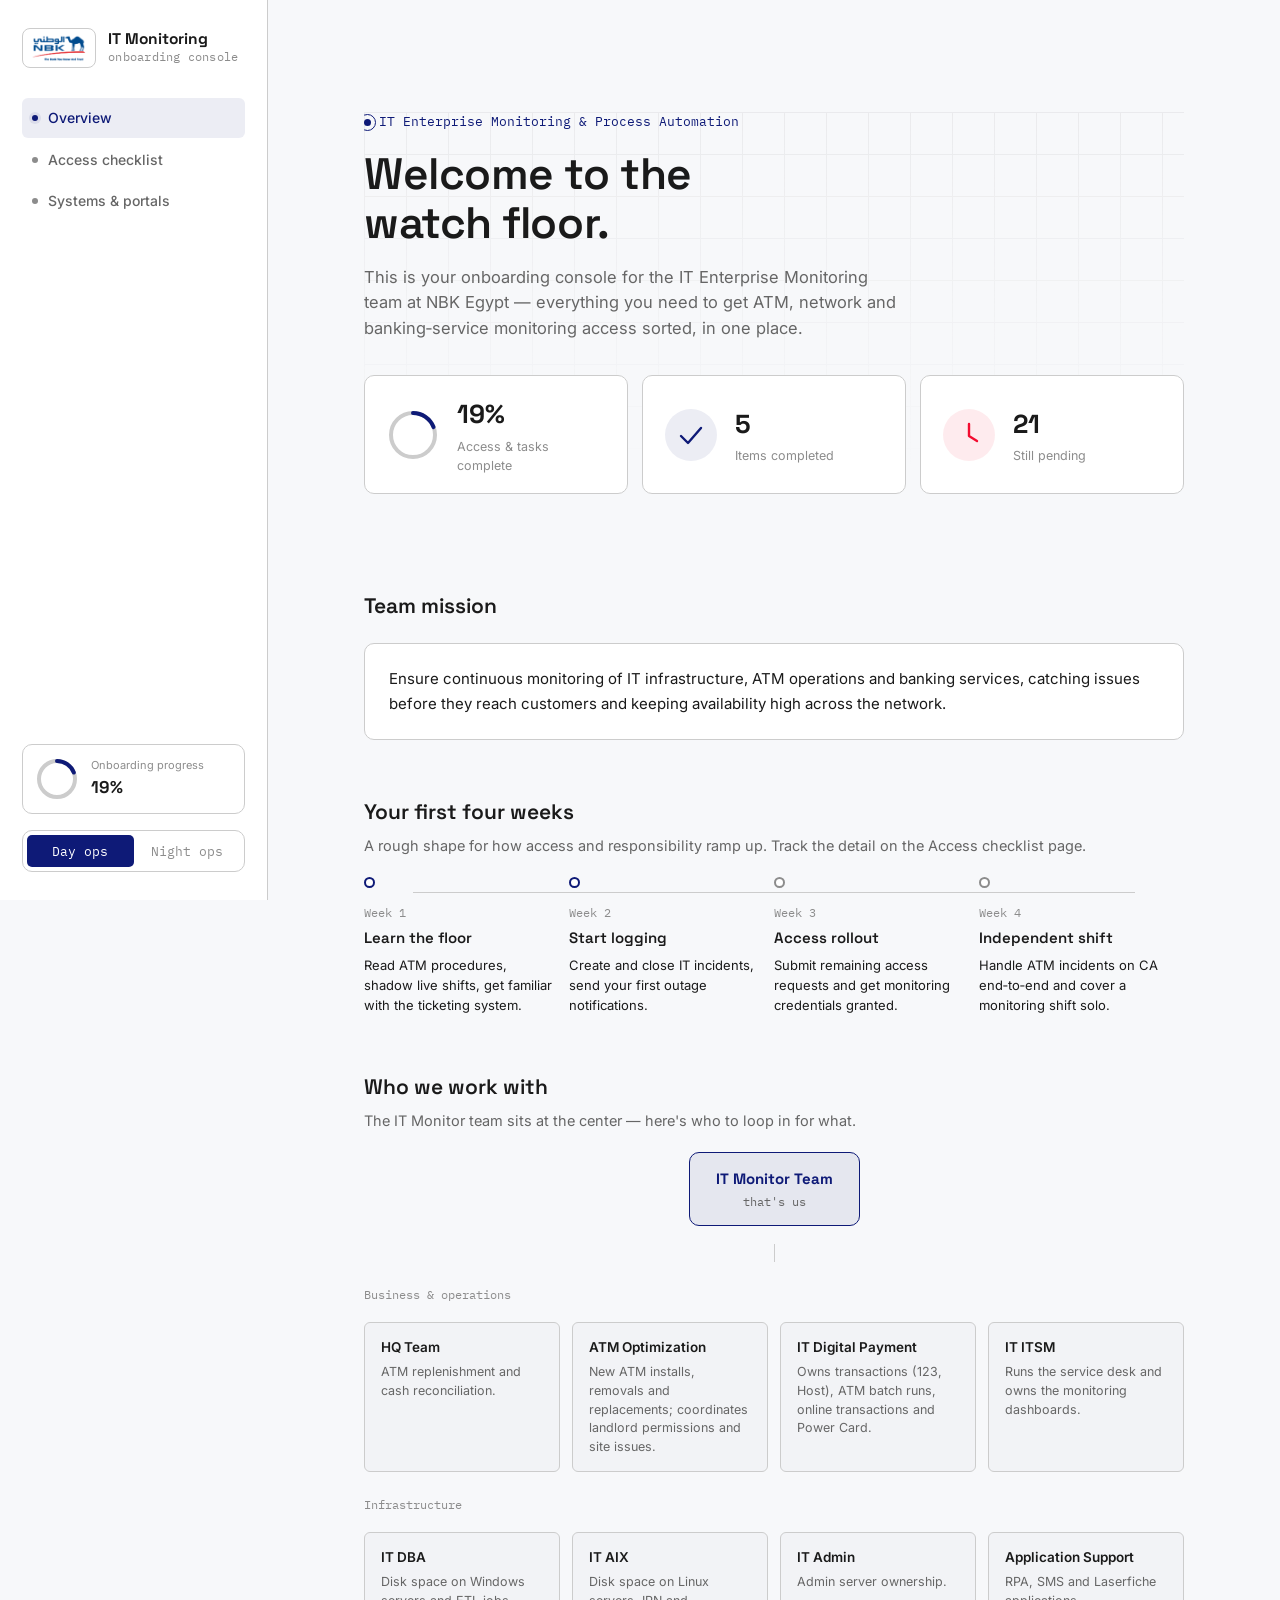
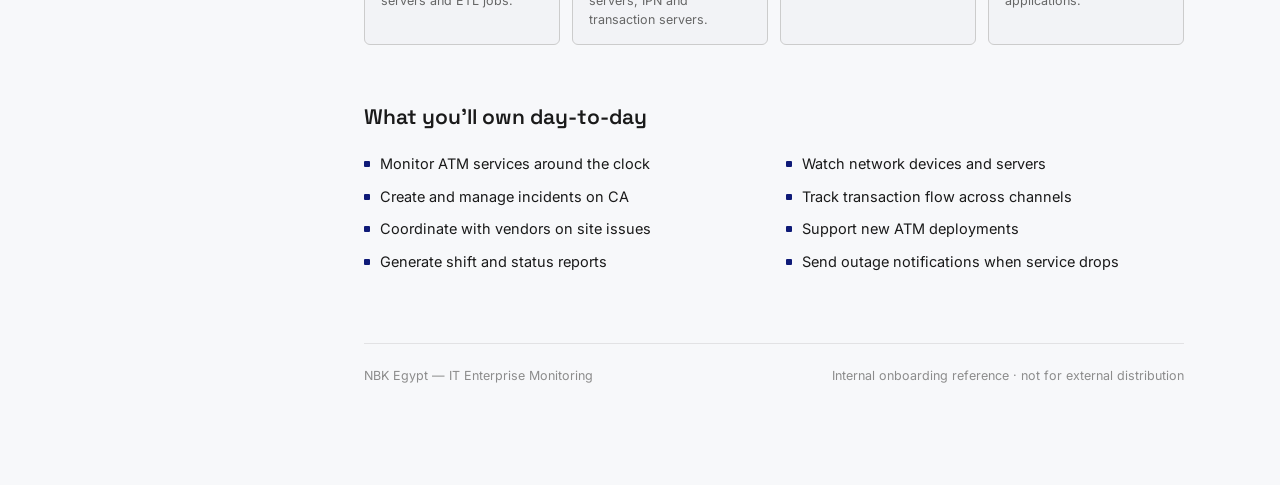
==== index.html @ 336adeb1 "NBK-Onboarding v.1" ====
<!DOCTYPE html>
<html lang="en">
<head>
<meta charset="UTF-8">
<meta name="viewport" content="width=device-width, initial-scale=1">
<title>Overview · NBK-E Monitoring Onboarding</title>
<link rel="stylesheet" href="css/style.css">
</head>
<body>

<div class="mobile-top">
  <a class="brand" href="index.html">
    <div class="brand-mark"><img src="images/nbk-logo.png" alt="NBK Egypt"></div>
  </a>
  <nav class="mobile-nav">
    <a href="index.html" class="active">Overview</a>
    <a href="access.html">Access</a>
    <a href="systems.html">Systems</a>
  </nav>
</div>

<div class="shell">
  <aside class="sidebar">
    <a class="brand" href="index.html">
      <div class="brand-mark"><img src="images/nbk-logo.png" alt="NBK Egypt"></div>
      <div>
        <div class="brand-name">IT Monitoring</div>
        <div class="brand-sub">onboarding console</div>
      </div>
    </a>

    <nav class="side-nav">
      <a href="index.html" class="active"><span class="nav-dot"></span>Overview</a>
      <a href="access.html"><span class="nav-dot"></span>Access checklist</a>
      <a href="systems.html"><span class="nav-dot"></span>Systems &amp; portals</a>
    </nav>

    <div class="side-foot">
      <div class="ring-widget">
        <svg viewBox="0 0 44 44">
          <circle class="ring-track" cx="22" cy="22" r="18"></circle>
          <circle class="ring-fill js-ring-fill" cx="22" cy="22" r="18"></circle>
        </svg>
        <div>
          <div class="rw-label">Onboarding progress</div>
          <div class="rw-value js-ring-value">0%</div>
        </div>
      </div>
      <div class="theme-toggle">
        <button data-theme-btn="light">Day ops</button>
        <button data-theme-btn="dark">Night ops</button>
      </div>
    </div>
  </aside>

  <main class="main">
    <div class="page">

      <section class="hero">
        <div class="grid-veil"></div>
        <div class="hero-inner">
          <div class="hero-kicker reveal d1"><span class="pulse-dot"></span>IT Enterprise Monitoring &amp; Process Automation</div>
          <h1 class="reveal d2">Welcome to the watch floor.</h1>
          <p class="hero-lede reveal d3">This is your onboarding console for the IT Enterprise Monitoring team at NBK Egypt — everything you need to get ATM, network and banking‑service monitoring access sorted, in one place.</p>

          <div class="hero-stat-row reveal d4">
            <div class="stat-card">
              <svg viewBox="0 0 56 56" fill="none">
                <circle class="ring-track" cx="28" cy="28" r="22" stroke-width="4"/>
                <circle class="ring-fill js-ring-fill" cx="28" cy="28" r="22" stroke-width="4"/>
              </svg>
              <div>
                <div class="stat-figure js-ring-value">0%</div>
                <div class="stat-caption">Access &amp; tasks complete</div>
              </div>
            </div>
            <div class="stat-card">
              <svg viewBox="0 0 56 56" fill="none"><circle cx="28" cy="28" r="26" fill="var(--live-dim)"/><path d="M18 29l7 7 13-15" stroke="var(--brand)" stroke-width="2.4" stroke-linecap="round" stroke-linejoin="round" fill="none"/></svg>
              <div>
                <div class="stat-figure js-done-count">0</div>
                <div class="stat-caption">Items completed</div>
              </div>
            </div>
            <div class="stat-card">
              <svg viewBox="0 0 56 56" fill="none"><circle cx="28" cy="28" r="26" fill="var(--pending-dim)"/><path d="M28 17v12l8 5" stroke="var(--pending)" stroke-width="2.4" stroke-linecap="round" stroke-linejoin="round" fill="none"/></svg>
              <div>
                <div class="stat-figure js-pending-count">0</div>
                <div class="stat-caption">Still pending</div>
              </div>
            </div>
          </div>
        </div>
      </section>

      <section>
        <div class="section-head">
          <h2>Team mission</h2>
        </div>
        <div class="panel">
          <p style="font-size:15px;color:var(--text);line-height:1.7;">Ensure continuous monitoring of IT infrastructure, ATM operations and banking services, catching issues before they reach customers and keeping availability high across the network.</p>
        </div>
      </section>

      <section>
        <div class="section-head">
          <h2>Your first four weeks</h2>
          <p>A rough shape for how access and responsibility ramp up. Track the detail on the Access checklist page.</p>
        </div>
        <div class="timeline">
          <div class="t-step">
            <div class="t-dot"></div>
            <div class="t-week">Week 1</div>
            <div class="t-title">Learn the floor</div>
            <div class="t-desc">Read ATM procedures, shadow live shifts, get familiar with the ticketing system.</div>
          </div>
          <div class="t-step">
            <div class="t-dot"></div>
            <div class="t-week">Week 2</div>
            <div class="t-title">Start logging</div>
            <div class="t-desc">Create and close IT incidents, send your first outage notifications.</div>
          </div>
          <div class="t-step">
            <div class="t-dot"></div>
            <div class="t-week">Week 3</div>
            <div class="t-title">Access rollout</div>
            <div class="t-desc">Submit remaining access requests and get monitoring credentials granted.</div>
          </div>
          <div class="t-step">
            <div class="t-dot"></div>
            <div class="t-week">Week 4</div>
            <div class="t-title">Independent shift</div>
            <div class="t-desc">Handle ATM incidents on CA end‑to‑end and cover a monitoring shift solo.</div>
          </div>
        </div>
      </section>

      <section>
        <div class="section-head">
          <h2>Who we work with</h2>
          <p>The IT Monitor team sits at the center — here's who to loop in for what.</p>
        </div>
        <div class="hub">
          <div class="hub-center">
            <div class="hc-title">IT Monitor Team</div>
            <div class="hc-sub">that's us</div>
          </div>
          <div class="hub-line"></div>
          <div class="hub-group-label">Business &amp; operations</div>
          <div class="hub-row">
            <div class="hub-card">
              <h4>HQ Team</h4>
              <p>ATM replenishment and cash reconciliation.</p>
            </div>
            <div class="hub-card">
              <h4>ATM Optimization</h4>
              <p>New ATM installs, removals and replacements; coordinates landlord permissions and site issues.</p>
            </div>
            <div class="hub-card">
              <h4>IT Digital Payment</h4>
              <p>Owns transactions (123, Host), ATM batch runs, online transactions and Power Card.</p>
            </div>
            <div class="hub-card">
              <h4>IT ITSM</h4>
              <p>Runs the service desk and owns the monitoring dashboards.</p>
            </div>
          </div>

          <div class="hub-group-label">Infrastructure</div>
          <div class="hub-row">
            <div class="hub-card">
              <h4>IT DBA</h4>
              <p>Disk space on Windows servers and ETL jobs.</p>
            </div>
            <div class="hub-card">
              <h4>IT AIX</h4>
              <p>Disk space on Linux servers, IPN and transaction servers.</p>
            </div>
            <div class="hub-card">
              <h4>IT Admin</h4>
              <p>Admin server ownership.</p>
            </div>
            <div class="hub-card">
              <h4>Application Support</h4>
              <p>RPA, SMS and Laserfiche applications.</p>
            </div>
          </div>
        </div>
      </section>

      <section>
        <div class="section-head">
          <h2>What you'll own day‑to‑day</h2>
        </div>
        <ul class="resp-list">
          <li>Monitor ATM services around the clock</li>
          <li>Watch network devices and servers</li>
          <li>Create and manage incidents on CA</li>
          <li>Track transaction flow across channels</li>
          <li>Coordinate with vendors on site issues</li>
          <li>Support new ATM deployments</li>
          <li>Generate shift and status reports</li>
          <li>Send outage notifications when service drops</li>
        </ul>
      </section>

      <div class="page-foot">
        <span>NBK Egypt — IT Enterprise Monitoring</span>
        <span>Internal onboarding reference · not for external distribution</span>
      </div>

    </div>
  </main>
</div>

<script src="js/script.js"></script>
</body>
</html>
---- css/style.css ----
/* ==========================================================================
   NBK-E · IT Enterprise Monitoring — Onboarding Console
   ========================================================================== */

@import url('https://fonts.googleapis.com/css2?family=Space+Grotesk:wght@500;600;700&family=Inter:wght@400;500;600&family=IBM+Plex+Mono:wght@400;500&display=swap');

:root{
  /* -- Day ops (default / light) — NBK-E brand palette -- */
  --bg: #F7F8FA;
  --bg-2: #FFFFFF;
  --panel: #FFFFFF;
  --panel-2: #F2F3F6;
  --line: #CCCCCC;
  --line-soft: #E2E2E4;
  --text: #1A1A1A;
  --muted: #666666;
  --muted-2: #8C8C8C;

  --brand: #0E1A77;
  --brand-dim: rgba(14, 26, 119, .08);
  --live: #0E1A77;
  --live-dim: rgba(14, 26, 119, .08);
  --pending: #F30C30;
  --pending-dim: rgba(243, 12, 48, .08);
  --auth: #666666;
  --auth-dim: rgba(102, 102, 102, .1);
  --link: #0E1A77;
  --link-dim: rgba(14, 26, 119, .08);

  --font-display: 'Space Grotesk', 'Inter', system-ui, sans-serif;
  --font-body: 'Inter', system-ui, -apple-system, sans-serif;
  --font-mono: 'IBM Plex Mono', ui-monospace, 'SFMono-Regular', monospace;

  --radius: 10px;
  --radius-sm: 6px;

  color-scheme: light;
}

html[data-theme="dark"]{
  /* -- Night ops -- */
  --bg: #070B22;
  --bg-2: #050817;
  --panel: #0E1440;
  --panel-2: #141B52;
  --line: #26305F;
  --line-soft: #1B2350;
  --text: #EEF0F8;
  --muted: #A7AFD1;
  --muted-2: #7981A8;

  --brand: #6C86FF;
  --brand-dim: rgba(108, 134, 255, .16);
  --live: #6C86FF;
  --live-dim: rgba(108, 134, 255, .16);
  --pending: #FF5470;
  --pending-dim: rgba(255, 84, 112, .16);
  --auth: #9AA2C9;
  --auth-dim: rgba(154, 162, 201, .14);
  --link: #8AA0FF;
  --link-dim: rgba(138, 160, 255, .14);

  color-scheme: dark;
}

*, *::before, *::after{ box-sizing: border-box; }
html{ scroll-behavior: smooth; }
body{
  margin: 0;
  background: var(--bg);
  color: var(--text);
  font-family: var(--font-body);
  font-size: 16px;
  line-height: 1.55;
  -webkit-font-smoothing: antialiased;
  transition: background .25s ease, color .25s ease;
}

@media (prefers-reduced-motion: reduce){
  html{ scroll-behavior: auto; }
  *{ animation-duration: 0.001ms !important; transition-duration: 0.001ms !important; }
}

h1,h2,h3,h4{ font-family: var(--font-display); font-weight: 600; margin: 0; color: var(--text); }
p{ margin: 0; color: var(--muted); }
a{ color: inherit; }
button{ font-family: inherit; }
code, .mono{ font-family: var(--font-mono); }

::selection{ background: var(--live-dim); color: var(--text); }

:focus-visible{
  outline: 2px solid var(--brand);
  outline-offset: 2px;
  border-radius: 4px;
}

/* -- background texture: faint monitoring grid, hero only -- */
.grid-veil{
  position: absolute; inset: 0;
  background-image:
    linear-gradient(var(--line-soft) 1px, transparent 1px),
    linear-gradient(90deg, var(--line-soft) 1px, transparent 1px);
  background-size: 42px 42px;
  mask-image: linear-gradient(to bottom, black, transparent 85%);
  opacity: .6;
  pointer-events: none;
}

/* ==========================================================================
   Shell layout — sidebar + main
   ========================================================================== */

.shell{
  display: grid;
  grid-template-columns: 268px 1fr;
  min-height: 100vh;
}

.sidebar{
  border-right: 1px solid var(--line);
  background: var(--bg-2);
  padding: 28px 22px;
  display: flex;
  flex-direction: column;
  gap: 30px;
  position: sticky;
  top: 0;
  height: 100vh;
}

.brand{ display: flex; align-items: center; gap: 12px; text-decoration: none; }
.brand-mark{
  flex: none;
  padding: 5px 9px;
  border-radius: 8px;
  background: #FFFFFF;
  border: 1px solid var(--line);
  display: flex; align-items: center; justify-content: center;
}
.brand-mark img{ display: block; height: 28px; width: auto; }
.mobile-top .brand-mark img{ height: 22px; }
.brand-name{ font-family: var(--font-display); font-weight: 700; font-size: 15.5px; color: var(--text); line-height: 1.2; }
.brand-sub{ font-size: 11.5px; color: var(--muted-2); font-family: var(--font-mono); letter-spacing: .02em; }

.side-nav{ display: flex; flex-direction: column; gap: 2px; }
.side-nav a{
  display: flex; align-items: center; gap: 10px;
  padding: 9px 10px;
  border-radius: var(--radius-sm);
  text-decoration: none;
  color: var(--muted);
  font-size: 14px;
  font-weight: 500;
  transition: background .15s ease, color .15s ease;
}
.side-nav a:hover{ background: var(--panel-2); color: var(--text); }
.side-nav a.active{ background: var(--brand-dim); color: var(--brand); }
.side-nav a.active .nav-dot{ background: var(--brand); box-shadow: 0 0 0 3px var(--live-dim); }
.nav-dot{ width: 6px; height: 6px; border-radius: 50%; background: var(--muted-2); flex: none; transition: all .2s ease; }

.side-foot{ margin-top: auto; display: flex; flex-direction: column; gap: 16px; }

.ring-widget{
  display: flex; align-items: center; gap: 12px;
  padding: 12px; border: 1px solid var(--line); border-radius: var(--radius);
  background: var(--panel);
}
.ring-widget svg{ width: 44px; height: 44px; flex: none; }
.ring-widget .rw-label{ font-size: 11px; color: var(--muted-2); }
.ring-widget .rw-value{ font-family: var(--font-display); font-size: 17px; font-weight: 700; }
.ring-track{ fill: none; stroke: var(--line); stroke-width: 4; }
.ring-fill{ fill: none; stroke: var(--live); stroke-width: 4; stroke-linecap: round; transform: rotate(-90deg); transform-origin: center; transition: stroke-dashoffset 1.1s cubic-bezier(.4,0,.2,1), stroke .25s ease; }

.theme-toggle{
  display: flex; align-items: center; justify-content: space-between;
  border: 1px solid var(--line); border-radius: var(--radius);
  background: var(--panel);
  padding: 4px; font-size: 12.5px; font-family: var(--font-mono);
}
.theme-toggle button{
  flex: 1; border: none; background: transparent; color: var(--muted-2);
  padding: 7px 8px; border-radius: 5px; cursor: pointer; transition: all .15s ease;
}
.theme-toggle button.active{ background: var(--brand); color: #fff; }

.main{ min-width: 0; }
.page{ max-width: 900px; margin: 0 auto; padding: 56px 40px 100px; }

/* ==========================================================================
   Hero
   ========================================================================== */

.hero{ position: relative; padding-bottom: 40px; margin-bottom: 8px; overflow: hidden; }
.hero-inner{ position: relative; z-index: 1; }
.hero-kicker{ font-family: var(--font-mono); font-size: 13px; color: var(--brand); display: flex; align-items: center; gap: 8px; margin-bottom: 18px; }
.pulse-dot{ width: 7px; height: 7px; border-radius: 50%; background: var(--brand); position: relative; }
.pulse-dot::after{
  content: ''; position: absolute; inset: -5px; border-radius: 50%;
  border: 1px solid var(--brand); animation: pulse 2.2s ease-out infinite;
}
@keyframes pulse{ 0%{ transform: scale(.6); opacity: .8; } 100%{ transform: scale(1.8); opacity: 0; } }

.hero h1{ font-size: clamp(32px, 4vw, 44px); line-height: 1.12; letter-spacing: -.01em; max-width: 13ch; }
.hero-lede{ margin-top: 16px; font-size: 16.5px; max-width: 54ch; color: var(--muted); }

.hero-stat-row{ display: flex; gap: 14px; margin-top: 34px; flex-wrap: wrap; }
.stat-card{
  flex: 1; min-width: 200px;
  border: 1px solid var(--line); border-radius: var(--radius); background: var(--panel);
  padding: 18px 20px; display: flex; align-items: center; gap: 16px;
}
.stat-card svg{ width: 56px; height: 56px; flex: none; }
.stat-figure{ font-family: var(--font-display); font-size: 26px; font-weight: 700; }
.stat-caption{ font-size: 12.5px; color: var(--muted-2); margin-top: 2px; }

/* entrance sequence — the one orchestrated moment */
.reveal{ opacity: 0; transform: translateY(10px); animation: rise .6s cubic-bezier(.2,.7,.3,1) forwards; }
.d1{ animation-delay: .05s; } .d2{ animation-delay: .15s; } .d3{ animation-delay: .25s; } .d4{ animation-delay: .35s; }
@keyframes rise{ to{ opacity: 1; transform: translateY(0); } }

/* ==========================================================================
   Sections & cards
   ========================================================================== */

section{ margin-top: 56px; }
.section-head{ margin-bottom: 20px; }
.section-head h2{ font-size: 21px; }
.section-head p{ margin-top: 6px; font-size: 14.5px; }

.panel{
  border: 1px solid var(--line); border-radius: var(--radius);
  background: var(--panel); padding: 22px 24px;
}

/* -- timeline -- */
.timeline{ display: grid; grid-template-columns: repeat(4, 1fr); gap: 0; position: relative; }
.timeline::before{
  content: ''; position: absolute; top: 15px; left: 6%; right: 6%; height: 1px;
  background: var(--line);
}
.t-step{ position: relative; padding: 0 14px 0 0; }
.t-step:first-child{ padding-left: 0; }
.t-dot{
  width: 11px; height: 11px; border-radius: 50%; background: var(--bg-2);
  border: 2px solid var(--brand); position: relative; z-index: 1; margin-bottom: 16px;
}
.t-step:nth-child(n+3) .t-dot{ border-color: var(--muted-2); }
.t-week{ font-family: var(--font-mono); font-size: 11.5px; color: var(--muted-2); }
.t-title{ font-family: var(--font-display); font-weight: 600; font-size: 15px; margin-top: 4px; }
.t-desc{ font-size: 13px; margin-top: 6px; }

/* -- hub diagram: who we work with -- */
.hub{ display: flex; flex-direction: column; align-items: center; gap: 18px; }
.hub-center{
  border: 1px solid var(--brand); background: var(--brand-dim); border-radius: var(--radius);
  padding: 14px 26px; text-align: center;
}
.hub-center .hc-title{ font-family: var(--font-display); font-weight: 700; font-size: 15px; color: var(--brand); }
.hub-center .hc-sub{ font-size: 11.5px; color: var(--muted); font-family: var(--font-mono); margin-top: 2px; }
.hub-line{ width: 1px; height: 18px; background: var(--line); }
.hub-row{ display: grid; grid-template-columns: repeat(auto-fit, minmax(180px,1fr)); gap: 12px; width: 100%; }
.hub-card{
  border: 1px solid var(--line); border-radius: var(--radius-sm); background: var(--panel-2);
  padding: 14px 16px;
}
.hub-card h4{ font-size: 13.5px; font-family: var(--font-body); font-weight: 600; }
.hub-card p{ font-size: 12.5px; margin-top: 5px; line-height: 1.5; }
.hub-group-label{ font-size: 12px; color: var(--muted-2); font-family: var(--font-mono); align-self: flex-start; margin-top: 6px; }

/* -- responsibilities list -- */
.resp-list{ list-style: none; margin: 0; padding: 0; display: grid; grid-template-columns: 1fr 1fr; gap: 10px 24px; }
.resp-list li{ display: flex; gap: 10px; font-size: 14.5px; color: var(--text); align-items: flex-start; }
.resp-list li::before{ content: ''; width: 6px; height: 6px; margin-top: 8px; background: var(--brand); border-radius: 1px; flex: none; }

/* ==========================================================================
   Dashboard stats
   ========================================================================== */

.dash-row{ display: grid; grid-template-columns: repeat(3, 1fr); gap: 14px; }
.dash-card{
  border: 1px solid var(--line); border-radius: var(--radius); padding: 18px 20px;
  display: flex; flex-direction: column; gap: 8px;
}
.dash-card.done{ background: var(--live-dim); border-color: var(--brand); }
.dash-card.pending{ background: var(--pending-dim); border-color: var(--pending); }
.dash-card.total{ background: var(--panel); }
.dash-label{ font-size: 12.5px; color: var(--muted-2); font-family: var(--font-mono); }
.dash-figure{ font-family: var(--font-display); font-size: 32px; font-weight: 700; }

/* ==========================================================================
   Checklist (single, centralized)
   ========================================================================== */

.checklist{ display: flex; flex-direction: column; }
.check-row{
  display: flex; align-items: flex-start; gap: 14px;
  padding: 14px 4px; border-bottom: 1px solid var(--line-soft);
}
.check-row:last-child{ border-bottom: none; }
.check-row input[type="checkbox"]{ display: none; }
.chk-box{
  width: 20px; height: 20px; flex: none; margin-top: 1px;
  border: 1.5px solid var(--line); border-radius: 5px; cursor: pointer;
  display: grid; place-items: center; transition: all .15s ease;
  background: var(--panel-2);
}
.chk-box svg{ width: 12px; height: 12px; opacity: 0; transform: scale(.5); transition: all .15s ease; stroke: #fff; }
.check-row input:checked + label .chk-box{ background: var(--brand); border-color: var(--brand); }
.check-row input:checked + label .chk-box svg{ opacity: 1; transform: scale(1); }
.check-row label{ cursor: pointer; }
.chk-main{ flex: 1; display: flex; align-items: center; justify-content: space-between; gap: 14px; }
.chk-text{ display: flex; flex-direction: column; gap: 2px; }
.chk-title{ font-size: 14.5px; color: var(--text); font-weight: 500; }
.chk-note{ font-size: 12.5px; color: var(--muted-2); }
.check-row input:checked ~ label .chk-title{ color: var(--muted); }

.chk-link{
  flex: none; display: inline-flex; align-items: center; gap: 5px;
  font-size: 12px; font-weight: 600; color: var(--link); text-decoration: none;
  padding: 5px 9px; border: 1px solid var(--line); border-radius: 999px;
  transition: border-color .15s ease, background .15s ease;
}
.chk-link:hover{ border-color: var(--link); background: var(--link-dim); }
.chk-link svg{ width: 11px; height: 11px; }

.checklist-group-label{
  font-family: var(--font-mono); font-size: 12px; color: var(--muted-2);
  padding: 4px 4px 12px; margin-top: 6px;
}
.checklist-group-label:first-child{ margin-top: 0; }

/* ==========================================================================
   Status pills
   ========================================================================== */

.pill{
  display: inline-flex; align-items: center; gap: 6px;
  font-size: 12px; font-family: var(--font-mono); padding: 4px 9px;
  border-radius: 999px; white-space: nowrap; flex: none;
}
.pill::before{ content:''; width: 6px; height: 6px; border-radius: 50%; }
.pill.live{ background: var(--live-dim); color: var(--brand); }
.pill.live::before{ background: var(--brand); }
.pill.pending{ background: var(--pending-dim); color: var(--pending); }
.pill.pending::before{ background: var(--pending); }
.pill.auth{ background: var(--auth-dim); color: var(--auth); }
.pill.auth::before{ background: var(--auth); }

/* ==========================================================================
   Search
   ========================================================================== */

.search-wrap{ position: relative; margin-bottom: 18px; }
.search-wrap svg{ position: absolute; left: 14px; top: 50%; transform: translateY(-50%); width: 15px; height: 15px; stroke: var(--muted-2); }
.search-wrap input{
  width: 100%; padding: 12px 14px 12px 38px;
  background: var(--panel); border: 1px solid var(--line); border-radius: var(--radius);
  color: var(--text); font-size: 14px; font-family: var(--font-body);
}
.search-wrap input::placeholder{ color: var(--muted-2); }
.search-wrap input:focus{ outline: none; border-color: var(--brand); }

.check-row.hidden, .sys-card.hidden{ display: none; }

/* ==========================================================================
   Systems / portal directory cards
   ========================================================================== */

.sys-grid{ display: grid; grid-template-columns: repeat(2, 1fr); gap: 12px; }
.sys-card{
  border: 1px solid var(--line); border-radius: var(--radius); background: var(--panel);
  padding: 16px 18px; display: flex; flex-direction: column; gap: 10px;
  transition: border-color .15s ease;
}
.sys-card:hover{ border-color: var(--brand); }
.sys-card h4{ font-size: 14.5px; }
.sys-card .team{ font-size: 12px; color: var(--muted-2); }
.sys-link{
  display: inline-flex; align-items: center; gap: 6px; font-size: 12.5px; font-weight: 600;
  color: var(--link); text-decoration: none; margin-top: 2px;
}
.sys-link svg{ width: 12px; height: 12px; transition: transform .15s ease; }
.sys-link:hover svg{ transform: translate(2px,-2px); }

/* ==========================================================================
   FAQ accordion
   ========================================================================== */

.faq-item{ border-bottom: 1px solid var(--line-soft); }
.faq-item:first-child{ border-top: 1px solid var(--line-soft); }
.faq-q{
  width: 100%; text-align: left; background: none; border: none; cursor: pointer;
  padding: 17px 4px; display: flex; justify-content: space-between; align-items: center;
  font-size: 14.5px; font-weight: 500; color: var(--text);
}
.faq-q .plus{ width: 16px; height: 16px; flex: none; position: relative; }
.faq-q .plus::before, .faq-q .plus::after{
  content: ''; position: absolute; background: var(--muted); border-radius: 1px;
}
.faq-q .plus::before{ width: 12px; height: 1.5px; top: 50%; left: 2px; transform: translateY(-50%); }
.faq-q .plus::after{ width: 1.5px; height: 12px; left: 50%; top: 2px; transform: translateX(-50%); transition: transform .2s ease; }
.faq-item.open .faq-q .plus::after{ transform: translateX(-50%) rotate(90deg); }
.faq-a{ max-height: 0; overflow: hidden; transition: max-height .25s ease; }
.faq-item.open .faq-a{ max-height: 200px; }
.faq-a p{ padding: 0 4px 18px; font-size: 13.5px; }

/* ==========================================================================
   Footer
   ========================================================================== */

.page-foot{ margin-top: 70px; padding-top: 22px; border-top: 1px solid var(--line-soft); font-size: 12.5px; color: var(--muted-2); display: flex; justify-content: space-between; flex-wrap: wrap; gap: 8px; }

/* ==========================================================================
   Mobile top nav (shown < 880px)
   ========================================================================== */

.mobile-top{ display: none; }

/* ==========================================================================
   Responsive
   ========================================================================== */

@media (max-width: 880px){
  .shell{ grid-template-columns: 1fr; }
  .sidebar{ display: none; }
  .mobile-top{
    display: flex; align-items: center; justify-content: space-between;
    padding: 16px 20px; border-bottom: 1px solid var(--line); background: var(--bg-2);
    position: sticky; top: 0; z-index: 10;
  }
  .mobile-nav{ display: flex; gap: 4px; }
  .mobile-nav a{ font-size: 12.5px; color: var(--muted); text-decoration: none; padding: 7px 10px; border-radius: 6px; }
  .mobile-nav a.active{ background: var(--brand-dim); color: var(--brand); }
  .page{ padding: 34px 20px 70px; }
  .hero-stat-row{ flex-direction: column; }
  .timeline{ grid-template-columns: 1fr; gap: 22px; }
  .timeline::before{ display: none; }
  .resp-list{ grid-template-columns: 1fr; }
  .dash-row{ grid-template-columns: 1fr; }
  .sys-grid{ grid-template-columns: 1fr; }
  .chk-main{ flex-direction: column; align-items: flex-start; gap: 8px; }
}
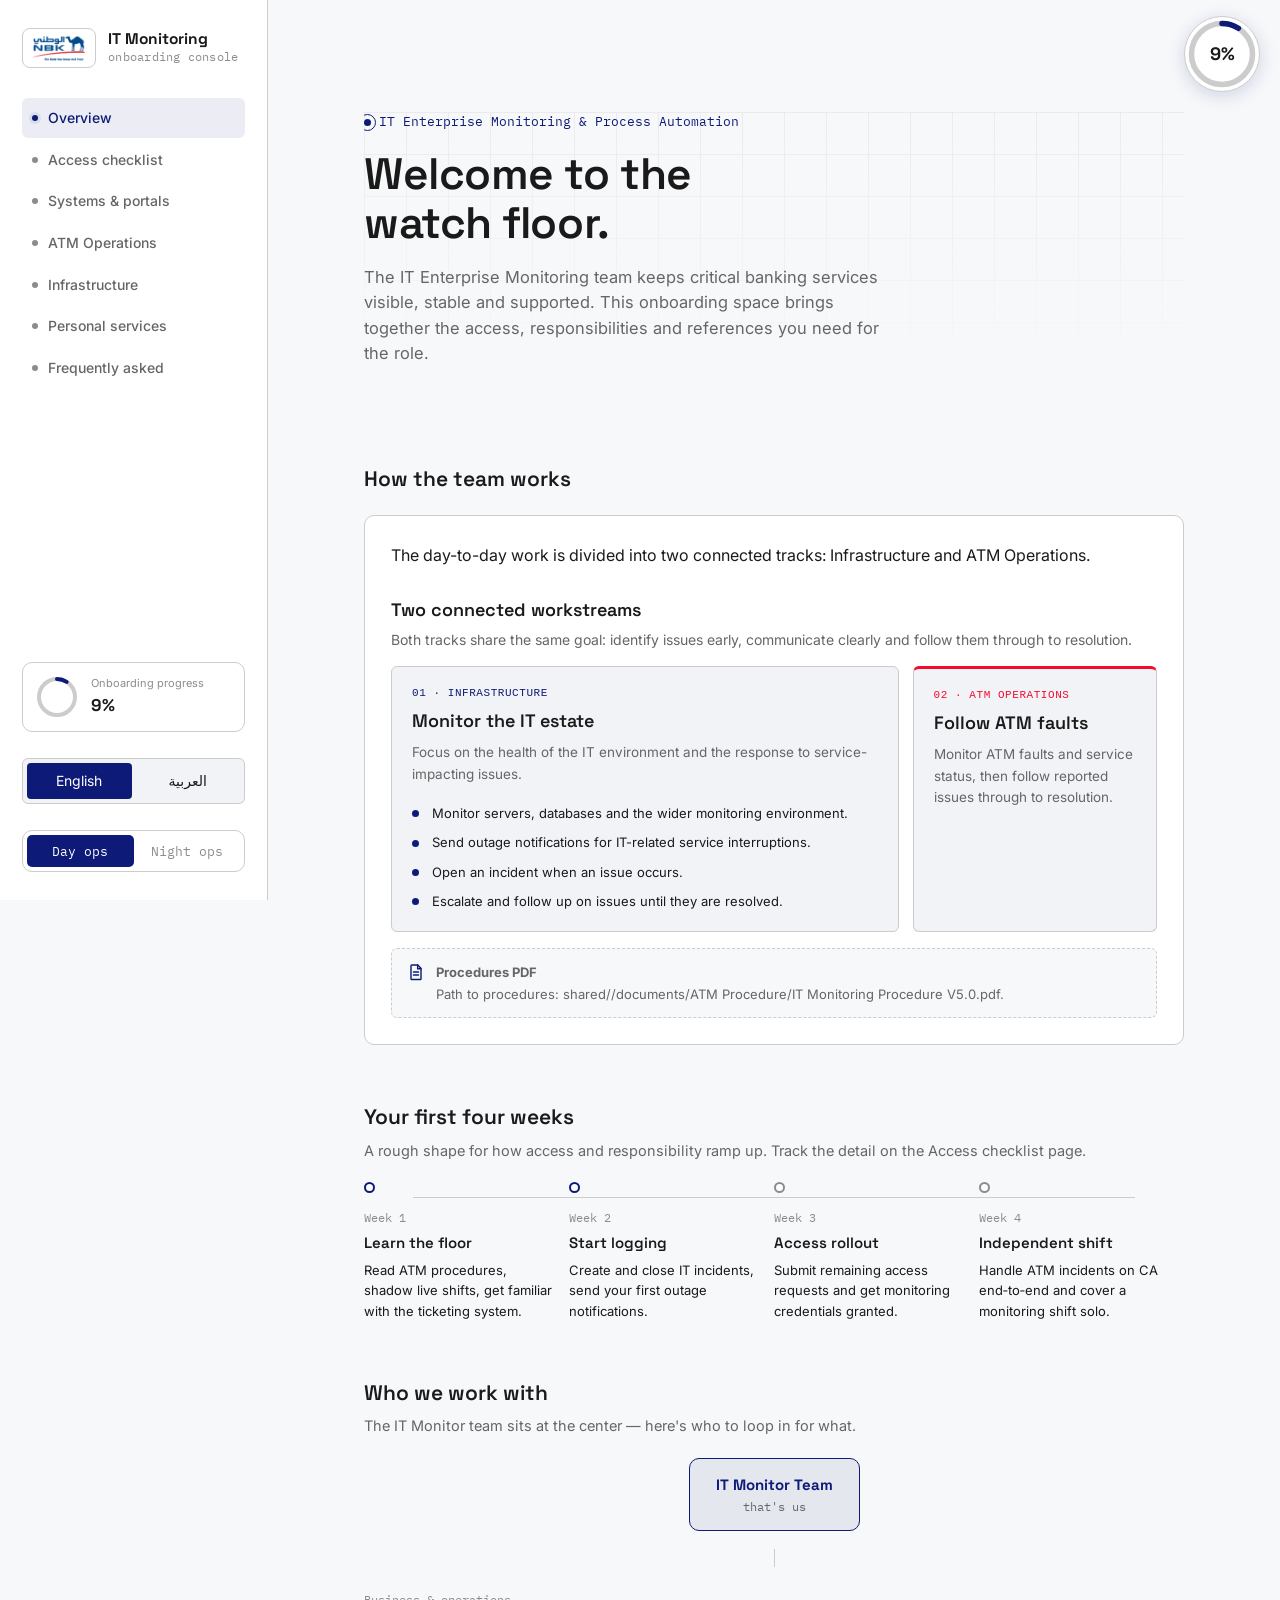
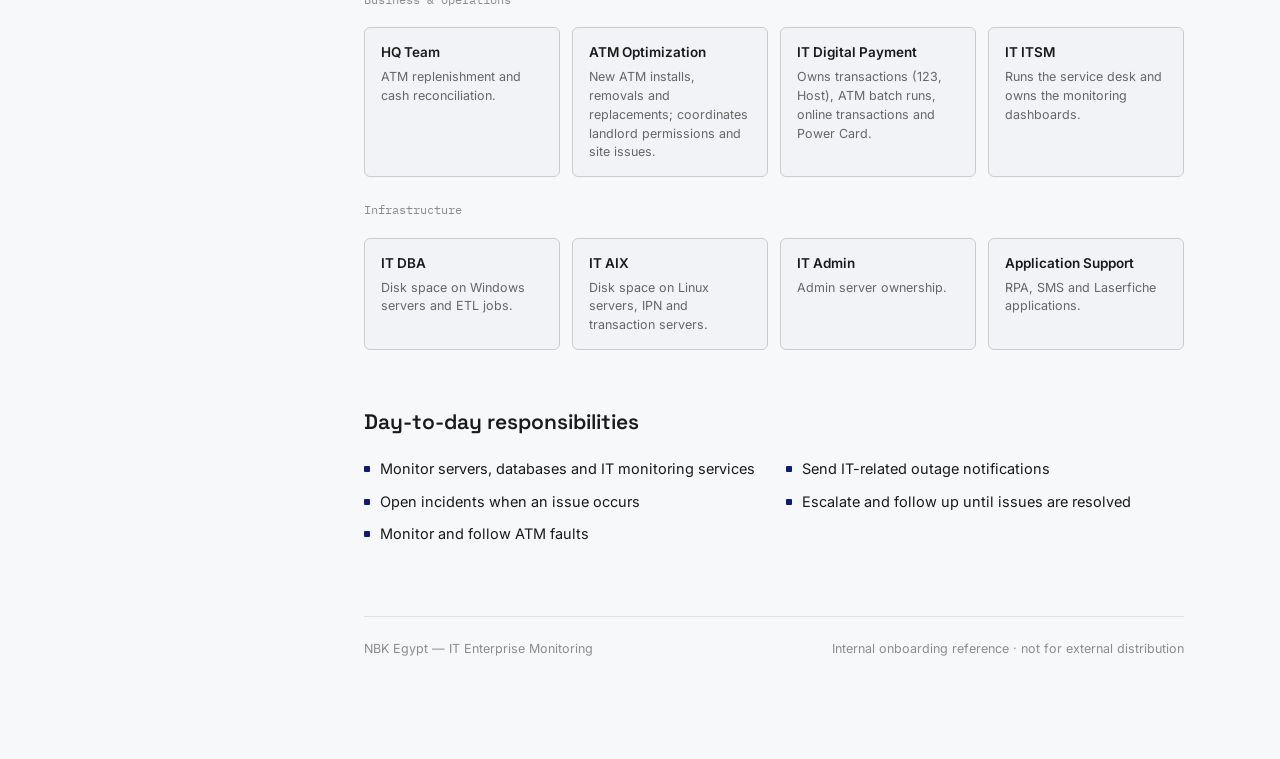
==== commit 101a87c4: "NBK-Onboarding v.3" ====
--- a/index.html
+++ b/index.html
@@ -1,217 +1,270 @@
 <!DOCTYPE html>
 <html lang="en">
+
 <head>
-<meta charset="UTF-8">
-<meta name="viewport" content="width=device-width, initial-scale=1">
-<title>Overview · NBK-E Monitoring Onboarding</title>
-<link rel="stylesheet" href="css/style.css">
+  <meta charset="UTF-8">
+  <meta name="viewport" content="width=device-width, initial-scale=1">
+  <title data-content-text="overview.pageTitle">Overview · NBK-E Monitoring Onboarding</title>
+  <link rel="stylesheet" href="css/style.css" data-content-attrs="{&quot;href&quot;:&quot;assets.stylesheet&quot;}">
 </head>
-<body>
-
-<div class="mobile-top">
-  <a class="brand" href="index.html">
-    <div class="brand-mark"><img src="images/nbk-logo.png" alt="NBK Egypt"></div>
+
+<body data-page="index.html">
+
+  <a class="overview-donut" href="access.html" aria-label="View access checklist and onboarding progress"
+    data-content-attrs="{&quot;aria-label&quot;:&quot;overview.progressLinkLabel&quot;}">
+    <svg viewBox="0 0 160 160" aria-hidden="true">
+      <circle class="ring-track" cx="80" cy="80" r="66"></circle>
+      <circle class="ring-fill js-ring-fill" cx="80" cy="80" r="66"></circle>
+    </svg>
+    <span class="overview-donut-value js-ring-value" data-content-text="ui.initialProgress">0%</span>
   </a>
-  <nav class="mobile-nav">
-    <a href="index.html" class="active">Overview</a>
-    <a href="access.html">Access</a>
-    <a href="systems.html">Systems</a>
-  </nav>
-</div>
-
-<div class="shell">
-  <aside class="sidebar">
-    <a class="brand" href="index.html">
-      <div class="brand-mark"><img src="images/nbk-logo.png" alt="NBK Egypt"></div>
-      <div>
-        <div class="brand-name">IT Monitoring</div>
-        <div class="brand-sub">onboarding console</div>
+
+  <div class="mobile-top">
+    <a class="brand" href="index.html" data-content-attrs="{&quot;href&quot;:&quot;site.homeUrl&quot;}">
+      <div class="brand-mark"><img src="images/nbk-logo.png" alt="NBK Egypt"
+          data-content-attrs="{&quot;src&quot;:&quot;site.logo.src&quot;,&quot;alt&quot;:&quot;site.logo.alt&quot;}">
       </div>
     </a>
-
-    <nav class="side-nav">
-      <a href="index.html" class="active"><span class="nav-dot"></span>Overview</a>
-      <a href="access.html"><span class="nav-dot"></span>Access checklist</a>
-      <a href="systems.html"><span class="nav-dot"></span>Systems &amp; portals</a>
-    </nav>
-
-    <div class="side-foot">
-      <div class="ring-widget">
-        <svg viewBox="0 0 44 44">
-          <circle class="ring-track" cx="22" cy="22" r="18"></circle>
-          <circle class="ring-fill js-ring-fill" cx="22" cy="22" r="18"></circle>
-        </svg>
+    <div class="language-toggle" role="group" aria-label="Language / اللغة"><button type="button" data-language="en"
+        lang="en">English</button><button type="button" data-language="ar" lang="ar">العربية</button></div>
+    <nav class="mobile-nav" data-navigation="mobile"><a href="index.html" class="active"
+        aria-current="page">Overview</a><a href="access.html">Access</a><a href="systems.html">Systems</a><a
+        href="atm.html">ATM</a><a href="infrastructure.html">Infrastructure</a></nav>
+  </div>
+
+  <div class="shell">
+    <aside class="sidebar">
+      <a class="brand" href="index.html" data-content-attrs="{&quot;href&quot;:&quot;site.homeUrl&quot;}">
+        <div class="brand-mark"><img src="images/nbk-logo.png" alt="NBK Egypt"
+            data-content-attrs="{&quot;src&quot;:&quot;site.logo.src&quot;,&quot;alt&quot;:&quot;site.logo.alt&quot;}">
+        </div>
         <div>
-          <div class="rw-label">Onboarding progress</div>
-          <div class="rw-value js-ring-value">0%</div>
+          <div class="brand-name" data-content-text="site.brandName">IT Monitoring</div>
+          <div class="brand-sub" data-content-text="site.brandSubtitle">onboarding console</div>
+        </div>
+      </a>
+
+      <nav class="side-nav" data-navigation="sidebar"><a href="index.html" class="active" aria-current="page"><span
+            class="nav-dot"></span>Overview</a><a href="access.html"><span class="nav-dot"></span>Access checklist</a><a
+          href="systems.html"><span class="nav-dot"></span>Systems &amp; portals</a><a href="atm.html"><span
+            class="nav-dot"></span>ATM Operations</a><a href="infrastructure.html"><span
+            class="nav-dot"></span>Infrastructure</a></nav>
+
+      <div class="side-foot">
+        <div class="ring-widget">
+          <svg viewBox="0 0 44 44">
+            <circle class="ring-track" cx="22" cy="22" r="18"></circle>
+            <circle class="ring-fill js-ring-fill" cx="22" cy="22" r="18"></circle>
+          </svg>
+          <div>
+            <div class="rw-label" data-content-text="ui.progressLabel">Onboarding progress</div>
+            <div class="rw-value js-ring-value" data-content-text="ui.initialProgress">0%</div>
+          </div>
+        </div>
+        <div class="language-toggle" role="group" aria-label="Language / اللغة"><button type="button" data-language="en"
+            lang="en">English</button><button type="button" data-language="ar" lang="ar">العربية</button></div>
+        <div class="theme-toggle">
+          <button data-theme-btn="light" data-content-text="ui.themes.light">Day ops</button>
+          <button data-theme-btn="dark" data-content-text="ui.themes.dark">Night ops</button>
         </div>
       </div>
-      <div class="theme-toggle">
-        <button data-theme-btn="light">Day ops</button>
-        <button data-theme-btn="dark">Night ops</button>
+    </aside>
+
+    <main class="main">
+      <div class="page">
+
+        <section class="hero">
+          <div class="grid-veil"></div>
+          <div class="hero-inner">
+            <div class="hero-kicker reveal d1" data-content-text="overview.kicker"><span class="pulse-dot"></span>IT
+              Enterprise Monitoring &amp; Process Automation</div>
+            <h1 class="reveal d2" data-content-text="overview.heading">Welcome to the watch floor.</h1>
+            <p class="hero-lede reveal d3" data-content-text="overview.description">This is your onboarding console for
+              the IT Enterprise Monitoring team at NBK Egypt — everything you need to get ATM, network and
+              banking‑service monitoring access sorted, in one place.</p>
+          </div>
+        </section>
+
+        <section>
+          <div class="section-head">
+            <h2 data-content-text="overview.mission.heading">How the team works</h2>
+          </div>
+          <div class="panel team-intro-panel">
+            <p class="panel-lede" data-content-text="overview.mission.description">The day-to-day work is divided into
+              two connected tracks: Infrastructure and ATM Operations.</p>
+            <div class="workstream-heading">
+              <h3 data-content-text="overview.workstreams.heading">Two connected workstreams</h3>
+              <p data-content-text="overview.workstreams.description">Both tracks share the same goal: identify issues
+                early, communicate clearly and follow them through to resolution.</p>
+            </div>
+            <div class="workstream-grid">
+              <article class="workstream-card infrastructure-track">
+                <div class="workstream-label" data-content-text="overview.workstreams.infrastructure.label">01 ·
+                  Infrastructure</div>
+                <h3 data-content-text="overview.workstreams.infrastructure.title">Monitor the IT estate</h3>
+                <p data-content-text="overview.workstreams.infrastructure.description">Focus on the health of the IT
+                  environment and the response to service-impacting issues.</p>
+                <ul class="workstream-list">
+                  <li data-content-text="overview.workstreams.infrastructure.items.0">Monitor servers, databases and the
+                    wider monitoring environment.</li>
+                  <li data-content-text="overview.workstreams.infrastructure.items.1">Send outage notifications for
+                    IT-related service interruptions.</li>
+                  <li data-content-text="overview.workstreams.infrastructure.items.2">Open an incident when an issue
+                    occurs.</li>
+                  <li data-content-text="overview.workstreams.infrastructure.items.3">Escalate and follow up on issues
+                    until they are resolved.</li>
+                </ul>
+              </article>
+              <article class="workstream-card atm-track">
+                <div class="workstream-label" data-content-text="overview.workstreams.atm.label">02 · ATM Operations
+                </div>
+                <h3 data-content-text="overview.workstreams.atm.title">Follow ATM faults</h3>
+                <p data-content-text="overview.workstreams.atm.description">Monitor ATM faults and service status, then
+                  follow reported issues through to resolution.</p>
+              </article>
+            </div>
+            <div class="procedures-status" role="note">
+              <svg viewBox="0 0 24 24" fill="none" aria-hidden="true">
+                <path d="M7 3.5h7l4 4V20a1 1 0 0 1-1 1H7a1 1 0 0 1-1-1V4.5a1 1 0 0 1 1-1Z" stroke="currentColor"
+                  stroke-width="1.7" />
+                <path d="M14 3.5V8h4M9 12h6M9 15.5h6" stroke="currentColor" stroke-width="1.7" stroke-linecap="round" />
+              </svg>
+              <div><strong data-content-text="overview.procedures.label">Procedures PDF</strong><span
+                  data-content-text="overview.procedures.status">Path to procedures: shared//documents/ATM
+                  Procedure/IT Monitoring Procedure V5.0.pdf</span></div>
+            </div>
+          </div>
+        </section>
+
+        <section>
+          <div class="section-head">
+            <h2 data-content-text="overview.timeline.heading">Your first four weeks</h2>
+            <p data-content-text="overview.timeline.description">A rough shape for how access and responsibility ramp
+              up. Track the detail on the Access checklist page.</p>
+          </div>
+          <div class="timeline">
+            <div class="t-step">
+              <div class="t-dot"></div>
+              <div class="t-week" data-content-text="overview.timeline.weeks.0.label">Week 1</div>
+              <div class="t-title" data-content-text="overview.timeline.weeks.0.title">Learn the floor</div>
+              <div class="t-desc" data-content-text="overview.timeline.weeks.0.description">Read ATM procedures, shadow
+                live shifts, get familiar with the ticketing system.</div>
+            </div>
+            <div class="t-step">
+              <div class="t-dot"></div>
+              <div class="t-week" data-content-text="overview.timeline.weeks.1.label">Week 2</div>
+              <div class="t-title" data-content-text="overview.timeline.weeks.1.title">Start logging</div>
+              <div class="t-desc" data-content-text="overview.timeline.weeks.1.description">Create and close IT
+                incidents, send your first outage notifications.</div>
+            </div>
+            <div class="t-step">
+              <div class="t-dot"></div>
+              <div class="t-week" data-content-text="overview.timeline.weeks.2.label">Week 3</div>
+              <div class="t-title" data-content-text="overview.timeline.weeks.2.title">Access rollout</div>
+              <div class="t-desc" data-content-text="overview.timeline.weeks.2.description">Submit remaining access
+                requests and get monitoring credentials granted.</div>
+            </div>
+            <div class="t-step">
+              <div class="t-dot"></div>
+              <div class="t-week" data-content-text="overview.timeline.weeks.3.label">Week 4</div>
+              <div class="t-title" data-content-text="overview.timeline.weeks.3.title">Independent shift</div>
+              <div class="t-desc" data-content-text="overview.timeline.weeks.3.description">Handle ATM incidents on CA
+                end‑to‑end and cover a monitoring shift solo.</div>
+            </div>
+          </div>
+        </section>
+
+        <section>
+          <div class="section-head">
+            <h2 data-content-text="overview.collaboration.heading">Who we work with</h2>
+            <p data-content-text="overview.collaboration.description">The IT Monitor team sits at the center — here's
+              who to loop in for what.</p>
+          </div>
+          <div class="hub">
+            <div class="hub-center">
+              <div class="hc-title" data-content-text="overview.collaboration.center.title">IT Monitor Team</div>
+              <div class="hc-sub" data-content-text="overview.collaboration.center.subtitle">that's us</div>
+            </div>
+            <div class="hub-line"></div>
+            <div class="hub-group-label" data-content-text="overview.collaboration.groups.0.label">Business &amp;
+              operations</div>
+            <div class="hub-row">
+              <div class="hub-card">
+                <h4 data-content-text="overview.collaboration.groups.0.teams.0.name">HQ Team</h4>
+                <p data-content-text="overview.collaboration.groups.0.teams.0.description">ATM replenishment and cash
+                  reconciliation.</p>
+              </div>
+              <div class="hub-card">
+                <h4 data-content-text="overview.collaboration.groups.0.teams.1.name">ATM Optimization</h4>
+                <p data-content-text="overview.collaboration.groups.0.teams.1.description">New ATM installs, removals
+                  and replacements; coordinates landlord permissions and site issues.</p>
+              </div>
+              <div class="hub-card">
+                <h4 data-content-text="overview.collaboration.groups.0.teams.2.name">IT Digital Payment</h4>
+                <p data-content-text="overview.collaboration.groups.0.teams.2.description">Owns transactions (123,
+                  Host), ATM batch runs, online transactions and Power Card.</p>
+              </div>
+              <div class="hub-card">
+                <h4 data-content-text="overview.collaboration.groups.0.teams.3.name">IT ITSM</h4>
+                <p data-content-text="overview.collaboration.groups.0.teams.3.description">Runs the service desk and
+                  owns the monitoring dashboards.</p>
+              </div>
+            </div>
+
+            <div class="hub-group-label" data-content-text="overview.collaboration.groups.1.label">Infrastructure</div>
+            <div class="hub-row">
+              <div class="hub-card">
+                <h4 data-content-text="overview.collaboration.groups.1.teams.0.name">IT DBA</h4>
+                <p data-content-text="overview.collaboration.groups.1.teams.0.description">Disk space on Windows servers
+                  and ETL jobs.</p>
+              </div>
+              <div class="hub-card">
+                <h4 data-content-text="overview.collaboration.groups.1.teams.1.name">IT AIX</h4>
+                <p data-content-text="overview.collaboration.groups.1.teams.1.description">Disk space on Linux servers,
+                  IPN and transaction servers.</p>
+              </div>
+              <div class="hub-card">
+                <h4 data-content-text="overview.collaboration.groups.1.teams.2.name">IT Admin</h4>
+                <p data-content-text="overview.collaboration.groups.1.teams.2.description">Admin server ownership.</p>
+              </div>
+              <div class="hub-card">
+                <h4 data-content-text="overview.collaboration.groups.1.teams.3.name">Application Support</h4>
+                <p data-content-text="overview.collaboration.groups.1.teams.3.description">RPA, SMS and Laserfiche
+                  applications.</p>
+              </div>
+            </div>
+          </div>
+        </section>
+
+        <section>
+          <div class="section-head">
+            <h2 data-content-text="overview.responsibilities.heading">Day-to-day responsibilities</h2>
+          </div>
+          <ul class="resp-list">
+            <li data-content-text="overview.responsibilities.items.0">Monitor servers, databases and IT monitoring
+              services</li>
+            <li data-content-text="overview.responsibilities.items.1">Send IT-related outage notifications</li>
+            <li data-content-text="overview.responsibilities.items.2">Open incidents when an issue occurs</li>
+            <li data-content-text="overview.responsibilities.items.3">Escalate and follow up until issues are resolved
+            </li>
+            <li data-content-text="overview.responsibilities.items.4">Monitor and follow ATM faults</li>
+          </ul>
+        </section>
+
+        <div class="page-foot">
+          <span data-content-text="site.footer.organization">NBK Egypt — IT Enterprise Monitoring</span>
+          <span data-content-text="site.footer.notice">Internal onboarding reference · not for external
+            distribution</span>
+        </div>
+
       </div>
-    </div>
-  </aside>
-
-  <main class="main">
-    <div class="page">
-
-      <section class="hero">
-        <div class="grid-veil"></div>
-        <div class="hero-inner">
-          <div class="hero-kicker reveal d1"><span class="pulse-dot"></span>IT Enterprise Monitoring &amp; Process Automation</div>
-          <h1 class="reveal d2">Welcome to the watch floor.</h1>
-          <p class="hero-lede reveal d3">This is your onboarding console for the IT Enterprise Monitoring team at NBK Egypt — everything you need to get ATM, network and banking‑service monitoring access sorted, in one place.</p>
-
-          <div class="hero-stat-row reveal d4">
-            <div class="stat-card">
-              <svg viewBox="0 0 56 56" fill="none">
-                <circle class="ring-track" cx="28" cy="28" r="22" stroke-width="4"/>
-                <circle class="ring-fill js-ring-fill" cx="28" cy="28" r="22" stroke-width="4"/>
-              </svg>
-              <div>
-                <div class="stat-figure js-ring-value">0%</div>
-                <div class="stat-caption">Access &amp; tasks complete</div>
-              </div>
-            </div>
-            <div class="stat-card">
-              <svg viewBox="0 0 56 56" fill="none"><circle cx="28" cy="28" r="26" fill="var(--live-dim)"/><path d="M18 29l7 7 13-15" stroke="var(--brand)" stroke-width="2.4" stroke-linecap="round" stroke-linejoin="round" fill="none"/></svg>
-              <div>
-                <div class="stat-figure js-done-count">0</div>
-                <div class="stat-caption">Items completed</div>
-              </div>
-            </div>
-            <div class="stat-card">
-              <svg viewBox="0 0 56 56" fill="none"><circle cx="28" cy="28" r="26" fill="var(--pending-dim)"/><path d="M28 17v12l8 5" stroke="var(--pending)" stroke-width="2.4" stroke-linecap="round" stroke-linejoin="round" fill="none"/></svg>
-              <div>
-                <div class="stat-figure js-pending-count">0</div>
-                <div class="stat-caption">Still pending</div>
-              </div>
-            </div>
-          </div>
-        </div>
-      </section>
-
-      <section>
-        <div class="section-head">
-          <h2>Team mission</h2>
-        </div>
-        <div class="panel">
-          <p style="font-size:15px;color:var(--text);line-height:1.7;">Ensure continuous monitoring of IT infrastructure, ATM operations and banking services, catching issues before they reach customers and keeping availability high across the network.</p>
-        </div>
-      </section>
-
-      <section>
-        <div class="section-head">
-          <h2>Your first four weeks</h2>
-          <p>A rough shape for how access and responsibility ramp up. Track the detail on the Access checklist page.</p>
-        </div>
-        <div class="timeline">
-          <div class="t-step">
-            <div class="t-dot"></div>
-            <div class="t-week">Week 1</div>
-            <div class="t-title">Learn the floor</div>
-            <div class="t-desc">Read ATM procedures, shadow live shifts, get familiar with the ticketing system.</div>
-          </div>
-          <div class="t-step">
-            <div class="t-dot"></div>
-            <div class="t-week">Week 2</div>
-            <div class="t-title">Start logging</div>
-            <div class="t-desc">Create and close IT incidents, send your first outage notifications.</div>
-          </div>
-          <div class="t-step">
-            <div class="t-dot"></div>
-            <div class="t-week">Week 3</div>
-            <div class="t-title">Access rollout</div>
-            <div class="t-desc">Submit remaining access requests and get monitoring credentials granted.</div>
-          </div>
-          <div class="t-step">
-            <div class="t-dot"></div>
-            <div class="t-week">Week 4</div>
-            <div class="t-title">Independent shift</div>
-            <div class="t-desc">Handle ATM incidents on CA end‑to‑end and cover a monitoring shift solo.</div>
-          </div>
-        </div>
-      </section>
-
-      <section>
-        <div class="section-head">
-          <h2>Who we work with</h2>
-          <p>The IT Monitor team sits at the center — here's who to loop in for what.</p>
-        </div>
-        <div class="hub">
-          <div class="hub-center">
-            <div class="hc-title">IT Monitor Team</div>
-            <div class="hc-sub">that's us</div>
-          </div>
-          <div class="hub-line"></div>
-          <div class="hub-group-label">Business &amp; operations</div>
-          <div class="hub-row">
-            <div class="hub-card">
-              <h4>HQ Team</h4>
-              <p>ATM replenishment and cash reconciliation.</p>
-            </div>
-            <div class="hub-card">
-              <h4>ATM Optimization</h4>
-              <p>New ATM installs, removals and replacements; coordinates landlord permissions and site issues.</p>
-            </div>
-            <div class="hub-card">
-              <h4>IT Digital Payment</h4>
-              <p>Owns transactions (123, Host), ATM batch runs, online transactions and Power Card.</p>
-            </div>
-            <div class="hub-card">
-              <h4>IT ITSM</h4>
-              <p>Runs the service desk and owns the monitoring dashboards.</p>
-            </div>
-          </div>
-
-          <div class="hub-group-label">Infrastructure</div>
-          <div class="hub-row">
-            <div class="hub-card">
-              <h4>IT DBA</h4>
-              <p>Disk space on Windows servers and ETL jobs.</p>
-            </div>
-            <div class="hub-card">
-              <h4>IT AIX</h4>
-              <p>Disk space on Linux servers, IPN and transaction servers.</p>
-            </div>
-            <div class="hub-card">
-              <h4>IT Admin</h4>
-              <p>Admin server ownership.</p>
-            </div>
-            <div class="hub-card">
-              <h4>Application Support</h4>
-              <p>RPA, SMS and Laserfiche applications.</p>
-            </div>
-          </div>
-        </div>
-      </section>
-
-      <section>
-        <div class="section-head">
-          <h2>What you'll own day‑to‑day</h2>
-        </div>
-        <ul class="resp-list">
-          <li>Monitor ATM services around the clock</li>
-          <li>Watch network devices and servers</li>
-          <li>Create and manage incidents on CA</li>
-          <li>Track transaction flow across channels</li>
-          <li>Coordinate with vendors on site issues</li>
-          <li>Support new ATM deployments</li>
-          <li>Generate shift and status reports</li>
-          <li>Send outage notifications when service drops</li>
-        </ul>
-      </section>
-
-      <div class="page-foot">
-        <span>NBK Egypt — IT Enterprise Monitoring</span>
-        <span>Internal onboarding reference · not for external distribution</span>
-      </div>
-
-    </div>
-  </main>
-</div>
-
-<script src="js/script.js"></script>
+    </main>
+  </div>
+
+  <script src="js/content.js"></script>
+  <script src="js/content.ar.js"></script>
+  <script src="js/language.js"></script>
+  <script src="js/script.js"></script>
 </body>
-</html>
+
+</html>
--- a/css/style.css
+++ b/css/style.css
@@ -4,7 +4,7 @@
 
 @import url('https://fonts.googleapis.com/css2?family=Space+Grotesk:wght@500;600;700&family=Inter:wght@400;500;600&family=IBM+Plex+Mono:wght@400;500&display=swap');
 
-:root{
+:root {
   /* -- Day ops (default / light) — NBK-E brand palette -- */
   --bg: #F7F8FA;
   --bg-2: #FFFFFF;
@@ -37,7 +37,7 @@
   color-scheme: light;
 }
 
-html[data-theme="dark"]{
+html[data-theme="dark"] {
   /* -- Night ops -- */
   --bg: #070B22;
   --bg-2: #050817;
@@ -63,9 +63,17 @@
   color-scheme: dark;
 }
 
-*, *::before, *::after{ box-sizing: border-box; }
-html{ scroll-behavior: smooth; }
-body{
+*,
+*::before,
+*::after {
+  box-sizing: border-box;
+}
+
+html {
+  scroll-behavior: smooth;
+}
+
+body {
   margin: 0;
   background: var(--bg);
   color: var(--text);
@@ -76,28 +84,60 @@
   transition: background .25s ease, color .25s ease;
 }
 
-@media (prefers-reduced-motion: reduce){
-  html{ scroll-behavior: auto; }
-  *{ animation-duration: 0.001ms !important; transition-duration: 0.001ms !important; }
-}
-
-h1,h2,h3,h4{ font-family: var(--font-display); font-weight: 600; margin: 0; color: var(--text); }
-p{ margin: 0; color: var(--muted); }
-a{ color: inherit; }
-button{ font-family: inherit; }
-code, .mono{ font-family: var(--font-mono); }
-
-::selection{ background: var(--live-dim); color: var(--text); }
-
-:focus-visible{
+@media (prefers-reduced-motion: reduce) {
+  html {
+    scroll-behavior: auto;
+  }
+
+  * {
+    animation-duration: 0.001ms !important;
+    transition-duration: 0.001ms !important;
+  }
+}
+
+h1,
+h2,
+h3,
+h4 {
+  font-family: var(--font-display);
+  font-weight: 600;
+  margin: 0;
+  color: var(--text);
+}
+
+p {
+  margin: 0;
+  color: var(--muted);
+}
+
+a {
+  color: inherit;
+}
+
+button {
+  font-family: inherit;
+}
+
+code,
+.mono {
+  font-family: var(--font-mono);
+}
+
+::selection {
+  background: var(--live-dim);
+  color: var(--text);
+}
+
+:focus-visible {
   outline: 2px solid var(--brand);
   outline-offset: 2px;
   border-radius: 4px;
 }
 
 /* -- background texture: faint monitoring grid, hero only -- */
-.grid-veil{
-  position: absolute; inset: 0;
+.grid-veil {
+  position: absolute;
+  inset: 0;
   background-image:
     linear-gradient(var(--line-soft) 1px, transparent 1px),
     linear-gradient(90deg, var(--line-soft) 1px, transparent 1px);
@@ -111,13 +151,13 @@
    Shell layout — sidebar + main
    ========================================================================== */
 
-.shell{
+.shell {
   display: grid;
   grid-template-columns: 268px 1fr;
   min-height: 100vh;
 }
 
-.sidebar{
+.sidebar {
   border-right: 1px solid var(--line);
   background: var(--bg-2);
   padding: 28px 22px;
@@ -129,23 +169,59 @@
   height: 100vh;
 }
 
-.brand{ display: flex; align-items: center; gap: 12px; text-decoration: none; }
-.brand-mark{
+.brand {
+  display: flex;
+  align-items: center;
+  gap: 12px;
+  text-decoration: none;
+}
+
+.brand-mark {
   flex: none;
   padding: 5px 9px;
   border-radius: 8px;
   background: #FFFFFF;
   border: 1px solid var(--line);
-  display: flex; align-items: center; justify-content: center;
-}
-.brand-mark img{ display: block; height: 28px; width: auto; }
-.mobile-top .brand-mark img{ height: 22px; }
-.brand-name{ font-family: var(--font-display); font-weight: 700; font-size: 15.5px; color: var(--text); line-height: 1.2; }
-.brand-sub{ font-size: 11.5px; color: var(--muted-2); font-family: var(--font-mono); letter-spacing: .02em; }
-
-.side-nav{ display: flex; flex-direction: column; gap: 2px; }
-.side-nav a{
-  display: flex; align-items: center; gap: 10px;
+  display: flex;
+  align-items: center;
+  justify-content: center;
+}
+
+.brand-mark img {
+  display: block;
+  height: 28px;
+  width: auto;
+}
+
+.mobile-top .brand-mark img {
+  height: 22px;
+}
+
+.brand-name {
+  font-family: var(--font-display);
+  font-weight: 700;
+  font-size: 15.5px;
+  color: var(--text);
+  line-height: 1.2;
+}
+
+.brand-sub {
+  font-size: 11.5px;
+  color: var(--muted-2);
+  font-family: var(--font-mono);
+  letter-spacing: .02em;
+}
+
+.side-nav {
+  display: flex;
+  flex-direction: column;
+  gap: 2px;
+}
+
+.side-nav a {
+  display: flex;
+  align-items: center;
+  gap: 10px;
   padding: 9px 10px;
   border-radius: var(--radius-sm);
   text-decoration: none;
@@ -154,290 +230,2146 @@
   font-weight: 500;
   transition: background .15s ease, color .15s ease;
 }
-.side-nav a:hover{ background: var(--panel-2); color: var(--text); }
-.side-nav a.active{ background: var(--brand-dim); color: var(--brand); }
-.side-nav a.active .nav-dot{ background: var(--brand); box-shadow: 0 0 0 3px var(--live-dim); }
-.nav-dot{ width: 6px; height: 6px; border-radius: 50%; background: var(--muted-2); flex: none; transition: all .2s ease; }
-
-.side-foot{ margin-top: auto; display: flex; flex-direction: column; gap: 16px; }
-
-.ring-widget{
-  display: flex; align-items: center; gap: 12px;
-  padding: 12px; border: 1px solid var(--line); border-radius: var(--radius);
+
+.side-nav a:hover {
+  background: var(--panel-2);
+  color: var(--text);
+}
+
+.side-nav a.active {
+  background: var(--brand-dim);
+  color: var(--brand);
+}
+
+.side-nav a.active .nav-dot {
+  background: var(--brand);
+  box-shadow: 0 0 0 3px var(--live-dim);
+}
+
+.nav-dot {
+  width: 6px;
+  height: 6px;
+  border-radius: 50%;
+  background: var(--muted-2);
+  flex: none;
+  transition: all .2s ease;
+}
+
+.side-foot {
+  margin-top: auto;
+  display: flex;
+  flex-direction: column;
+  gap: 16px;
+}
+
+.ring-widget {
+  display: flex;
+  align-items: center;
+  gap: 12px;
+  padding: 12px;
+  border: 1px solid var(--line);
+  border-radius: var(--radius);
   background: var(--panel);
 }
-.ring-widget svg{ width: 44px; height: 44px; flex: none; }
-.ring-widget .rw-label{ font-size: 11px; color: var(--muted-2); }
-.ring-widget .rw-value{ font-family: var(--font-display); font-size: 17px; font-weight: 700; }
-.ring-track{ fill: none; stroke: var(--line); stroke-width: 4; }
-.ring-fill{ fill: none; stroke: var(--live); stroke-width: 4; stroke-linecap: round; transform: rotate(-90deg); transform-origin: center; transition: stroke-dashoffset 1.1s cubic-bezier(.4,0,.2,1), stroke .25s ease; }
-
-.theme-toggle{
-  display: flex; align-items: center; justify-content: space-between;
-  border: 1px solid var(--line); border-radius: var(--radius);
+
+.ring-widget svg {
+  width: 44px;
+  height: 44px;
+  flex: none;
+}
+
+.ring-widget .rw-label {
+  font-size: 11px;
+  color: var(--muted-2);
+}
+
+.ring-widget .rw-value {
+  font-family: var(--font-display);
+  font-size: 17px;
+  font-weight: 700;
+}
+
+.ring-track {
+  fill: none;
+  stroke: var(--line);
+  stroke-width: 4;
+}
+
+.ring-fill {
+  fill: none;
+  stroke: var(--live);
+  stroke-width: 4;
+  stroke-linecap: round;
+  transform: rotate(-90deg);
+  transform-origin: center;
+  transition: stroke-dashoffset 1.1s cubic-bezier(.4, 0, .2, 1), stroke .25s ease;
+}
+
+.theme-toggle {
+  display: flex;
+  align-items: center;
+  justify-content: space-between;
+  border: 1px solid var(--line);
+  border-radius: var(--radius);
   background: var(--panel);
-  padding: 4px; font-size: 12.5px; font-family: var(--font-mono);
-}
-.theme-toggle button{
-  flex: 1; border: none; background: transparent; color: var(--muted-2);
-  padding: 7px 8px; border-radius: 5px; cursor: pointer; transition: all .15s ease;
-}
-.theme-toggle button.active{ background: var(--brand); color: #fff; }
-
-.main{ min-width: 0; }
-.page{ max-width: 900px; margin: 0 auto; padding: 56px 40px 100px; }
+  padding: 4px;
+  font-size: 12.5px;
+  font-family: var(--font-mono);
+}
+
+.theme-toggle button {
+  flex: 1;
+  border: none;
+  background: transparent;
+  color: var(--muted-2);
+  padding: 7px 8px;
+  border-radius: 5px;
+  cursor: pointer;
+  transition: all .15s ease;
+}
+
+.theme-toggle button.active {
+  background: var(--brand);
+  color: #fff;
+}
+
+.main {
+  min-width: 0;
+}
+
+.page {
+  max-width: 900px;
+  margin: 0 auto;
+  padding: 56px 40px 100px;
+}
 
 /* ==========================================================================
    Hero
    ========================================================================== */
 
-.hero{ position: relative; padding-bottom: 40px; margin-bottom: 8px; overflow: hidden; }
-.hero-inner{ position: relative; z-index: 1; }
-.hero-kicker{ font-family: var(--font-mono); font-size: 13px; color: var(--brand); display: flex; align-items: center; gap: 8px; margin-bottom: 18px; }
-.pulse-dot{ width: 7px; height: 7px; border-radius: 50%; background: var(--brand); position: relative; }
-.pulse-dot::after{
-  content: ''; position: absolute; inset: -5px; border-radius: 50%;
-  border: 1px solid var(--brand); animation: pulse 2.2s ease-out infinite;
-}
-@keyframes pulse{ 0%{ transform: scale(.6); opacity: .8; } 100%{ transform: scale(1.8); opacity: 0; } }
-
-.hero h1{ font-size: clamp(32px, 4vw, 44px); line-height: 1.12; letter-spacing: -.01em; max-width: 13ch; }
-.hero-lede{ margin-top: 16px; font-size: 16.5px; max-width: 54ch; color: var(--muted); }
-
-.hero-stat-row{ display: flex; gap: 14px; margin-top: 34px; flex-wrap: wrap; }
-.stat-card{
-  flex: 1; min-width: 200px;
-  border: 1px solid var(--line); border-radius: var(--radius); background: var(--panel);
-  padding: 18px 20px; display: flex; align-items: center; gap: 16px;
-}
-.stat-card svg{ width: 56px; height: 56px; flex: none; }
-.stat-figure{ font-family: var(--font-display); font-size: 26px; font-weight: 700; }
-.stat-caption{ font-size: 12.5px; color: var(--muted-2); margin-top: 2px; }
+.hero {
+  position: relative;
+  padding-bottom: 40px;
+  margin-bottom: 8px;
+  overflow: hidden;
+}
+
+.hero-inner {
+  position: relative;
+  z-index: 1;
+}
+
+.hero-kicker {
+  font-family: var(--font-mono);
+  font-size: 13px;
+  color: var(--brand);
+  display: flex;
+  align-items: center;
+  gap: 8px;
+  margin-bottom: 18px;
+}
+
+.pulse-dot {
+  width: 7px;
+  height: 7px;
+  border-radius: 50%;
+  background: var(--brand);
+  position: relative;
+}
+
+.pulse-dot::after {
+  content: '';
+  position: absolute;
+  inset: -5px;
+  border-radius: 50%;
+  border: 1px solid var(--brand);
+  animation: pulse 2.2s ease-out infinite;
+}
+
+@keyframes pulse {
+  0% {
+    transform: scale(.6);
+    opacity: .8;
+  }
+
+  100% {
+    transform: scale(1.8);
+    opacity: 0;
+  }
+}
+
+.hero h1 {
+  font-size: clamp(32px, 4vw, 44px);
+  line-height: 1.12;
+  letter-spacing: -.01em;
+  max-width: 13ch;
+}
+
+.hero-lede {
+  margin-top: 16px;
+  font-size: 16.5px;
+  max-width: 54ch;
+  color: var(--muted);
+}
+
+.hero-stat-row {
+  display: flex;
+  gap: 14px;
+  margin-top: 34px;
+  flex-wrap: wrap;
+}
+
+.stat-card {
+  flex: 1;
+  min-width: 200px;
+  border: 1px solid var(--line);
+  border-radius: var(--radius);
+  background: var(--panel);
+  padding: 18px 20px;
+  display: flex;
+  align-items: center;
+  gap: 16px;
+}
+
+.stat-card svg {
+  width: 56px;
+  height: 56px;
+  flex: none;
+}
+
+.stat-figure {
+  font-family: var(--font-display);
+  font-size: 26px;
+  font-weight: 700;
+}
+
+.stat-caption {
+  font-size: 12.5px;
+  color: var(--muted-2);
+  margin-top: 2px;
+}
 
 /* entrance sequence — the one orchestrated moment */
-.reveal{ opacity: 0; transform: translateY(10px); animation: rise .6s cubic-bezier(.2,.7,.3,1) forwards; }
-.d1{ animation-delay: .05s; } .d2{ animation-delay: .15s; } .d3{ animation-delay: .25s; } .d4{ animation-delay: .35s; }
-@keyframes rise{ to{ opacity: 1; transform: translateY(0); } }
+.reveal {
+  opacity: 0;
+  transform: translateY(10px);
+  animation: rise .6s cubic-bezier(.2, .7, .3, 1) forwards;
+}
+
+.d1 {
+  animation-delay: .05s;
+}
+
+.d2 {
+  animation-delay: .15s;
+}
+
+.d3 {
+  animation-delay: .25s;
+}
+
+.d4 {
+  animation-delay: .35s;
+}
+
+@keyframes rise {
+  to {
+    opacity: 1;
+    transform: translateY(0);
+  }
+}
 
 /* ==========================================================================
    Sections & cards
    ========================================================================== */
 
-section{ margin-top: 56px; }
-.section-head{ margin-bottom: 20px; }
-.section-head h2{ font-size: 21px; }
-.section-head p{ margin-top: 6px; font-size: 14.5px; }
-
-.panel{
-  border: 1px solid var(--line); border-radius: var(--radius);
-  background: var(--panel); padding: 22px 24px;
+section {
+  margin-top: 56px;
+}
+
+.section-head {
+  margin-bottom: 20px;
+}
+
+.section-head h2 {
+  font-size: 21px;
+}
+
+.section-head p {
+  margin-top: 6px;
+  font-size: 14.5px;
+}
+
+.panel {
+  border: 1px solid var(--line);
+  border-radius: var(--radius);
+  background: var(--panel);
+  padding: 22px 24px;
 }
 
 /* -- timeline -- */
-.timeline{ display: grid; grid-template-columns: repeat(4, 1fr); gap: 0; position: relative; }
-.timeline::before{
-  content: ''; position: absolute; top: 15px; left: 6%; right: 6%; height: 1px;
+.timeline {
+  display: grid;
+  grid-template-columns: repeat(4, 1fr);
+  gap: 0;
+  position: relative;
+}
+
+.timeline::before {
+  content: '';
+  position: absolute;
+  top: 15px;
+  left: 6%;
+  right: 6%;
+  height: 1px;
   background: var(--line);
 }
-.t-step{ position: relative; padding: 0 14px 0 0; }
-.t-step:first-child{ padding-left: 0; }
-.t-dot{
-  width: 11px; height: 11px; border-radius: 50%; background: var(--bg-2);
-  border: 2px solid var(--brand); position: relative; z-index: 1; margin-bottom: 16px;
-}
-.t-step:nth-child(n+3) .t-dot{ border-color: var(--muted-2); }
-.t-week{ font-family: var(--font-mono); font-size: 11.5px; color: var(--muted-2); }
-.t-title{ font-family: var(--font-display); font-weight: 600; font-size: 15px; margin-top: 4px; }
-.t-desc{ font-size: 13px; margin-top: 6px; }
+
+.t-step {
+  position: relative;
+  padding: 0 14px 0 0;
+}
+
+.t-step:first-child {
+  padding-left: 0;
+}
+
+.t-dot {
+  width: 11px;
+  height: 11px;
+  border-radius: 50%;
+  background: var(--bg-2);
+  border: 2px solid var(--brand);
+  position: relative;
+  z-index: 1;
+  margin-bottom: 16px;
+}
+
+.t-step:nth-child(n+3) .t-dot {
+  border-color: var(--muted-2);
+}
+
+.t-week {
+  font-family: var(--font-mono);
+  font-size: 11.5px;
+  color: var(--muted-2);
+}
+
+.t-title {
+  font-family: var(--font-display);
+  font-weight: 600;
+  font-size: 15px;
+  margin-top: 4px;
+}
+
+.t-desc {
+  font-size: 13px;
+  margin-top: 6px;
+}
 
 /* -- hub diagram: who we work with -- */
-.hub{ display: flex; flex-direction: column; align-items: center; gap: 18px; }
-.hub-center{
-  border: 1px solid var(--brand); background: var(--brand-dim); border-radius: var(--radius);
-  padding: 14px 26px; text-align: center;
-}
-.hub-center .hc-title{ font-family: var(--font-display); font-weight: 700; font-size: 15px; color: var(--brand); }
-.hub-center .hc-sub{ font-size: 11.5px; color: var(--muted); font-family: var(--font-mono); margin-top: 2px; }
-.hub-line{ width: 1px; height: 18px; background: var(--line); }
-.hub-row{ display: grid; grid-template-columns: repeat(auto-fit, minmax(180px,1fr)); gap: 12px; width: 100%; }
-.hub-card{
-  border: 1px solid var(--line); border-radius: var(--radius-sm); background: var(--panel-2);
+.hub {
+  display: flex;
+  flex-direction: column;
+  align-items: center;
+  gap: 18px;
+}
+
+.hub-center {
+  border: 1px solid var(--brand);
+  background: var(--brand-dim);
+  border-radius: var(--radius);
+  padding: 14px 26px;
+  text-align: center;
+}
+
+.hub-center .hc-title {
+  font-family: var(--font-display);
+  font-weight: 700;
+  font-size: 15px;
+  color: var(--brand);
+}
+
+.hub-center .hc-sub {
+  font-size: 11.5px;
+  color: var(--muted);
+  font-family: var(--font-mono);
+  margin-top: 2px;
+}
+
+.hub-line {
+  width: 1px;
+  height: 18px;
+  background: var(--line);
+}
+
+.hub-row {
+  display: grid;
+  grid-template-columns: repeat(auto-fit, minmax(180px, 1fr));
+  gap: 12px;
+  width: 100%;
+}
+
+.hub-card {
+  border: 1px solid var(--line);
+  border-radius: var(--radius-sm);
+  background: var(--panel-2);
   padding: 14px 16px;
 }
-.hub-card h4{ font-size: 13.5px; font-family: var(--font-body); font-weight: 600; }
-.hub-card p{ font-size: 12.5px; margin-top: 5px; line-height: 1.5; }
-.hub-group-label{ font-size: 12px; color: var(--muted-2); font-family: var(--font-mono); align-self: flex-start; margin-top: 6px; }
+
+.hub-card h4 {
+  font-size: 13.5px;
+  font-family: var(--font-body);
+  font-weight: 600;
+}
+
+.hub-card p {
+  font-size: 12.5px;
+  margin-top: 5px;
+  line-height: 1.5;
+}
+
+.hub-group-label {
+  font-size: 12px;
+  color: var(--muted-2);
+  font-family: var(--font-mono);
+  align-self: flex-start;
+  margin-top: 6px;
+}
 
 /* -- responsibilities list -- */
-.resp-list{ list-style: none; margin: 0; padding: 0; display: grid; grid-template-columns: 1fr 1fr; gap: 10px 24px; }
-.resp-list li{ display: flex; gap: 10px; font-size: 14.5px; color: var(--text); align-items: flex-start; }
-.resp-list li::before{ content: ''; width: 6px; height: 6px; margin-top: 8px; background: var(--brand); border-radius: 1px; flex: none; }
+.resp-list {
+  list-style: none;
+  margin: 0;
+  padding: 0;
+  display: grid;
+  grid-template-columns: 1fr 1fr;
+  gap: 10px 24px;
+}
+
+.resp-list li {
+  display: flex;
+  gap: 10px;
+  font-size: 14.5px;
+  color: var(--text);
+  align-items: flex-start;
+}
+
+.resp-list li::before {
+  content: '';
+  width: 6px;
+  height: 6px;
+  margin-top: 8px;
+  background: var(--brand);
+  border-radius: 1px;
+  flex: none;
+}
 
 /* ==========================================================================
    Dashboard stats
    ========================================================================== */
 
-.dash-row{ display: grid; grid-template-columns: repeat(3, 1fr); gap: 14px; }
-.dash-card{
-  border: 1px solid var(--line); border-radius: var(--radius); padding: 18px 20px;
-  display: flex; flex-direction: column; gap: 8px;
-}
-.dash-card.done{ background: var(--live-dim); border-color: var(--brand); }
-.dash-card.pending{ background: var(--pending-dim); border-color: var(--pending); }
-.dash-card.total{ background: var(--panel); }
-.dash-label{ font-size: 12.5px; color: var(--muted-2); font-family: var(--font-mono); }
-.dash-figure{ font-family: var(--font-display); font-size: 32px; font-weight: 700; }
+.dash-row {
+  display: grid;
+  grid-template-columns: repeat(3, 1fr);
+  gap: 14px;
+}
+
+.dash-card {
+  border: 1px solid var(--line);
+  border-radius: var(--radius);
+  padding: 18px 20px;
+  display: flex;
+  flex-direction: column;
+  gap: 8px;
+}
+
+.dash-card.done {
+  background: var(--live-dim);
+  border-color: var(--brand);
+}
+
+.dash-card.pending {
+  background: var(--pending-dim);
+  border-color: var(--pending);
+}
+
+.dash-card.total {
+  background: var(--panel);
+}
+
+.dash-label {
+  font-size: 12.5px;
+  color: var(--muted-2);
+  font-family: var(--font-mono);
+}
+
+.dash-figure {
+  font-family: var(--font-display);
+  font-size: 32px;
+  font-weight: 700;
+}
 
 /* ==========================================================================
    Checklist (single, centralized)
    ========================================================================== */
 
-.checklist{ display: flex; flex-direction: column; }
-.check-row{
-  display: flex; align-items: flex-start; gap: 14px;
-  padding: 14px 4px; border-bottom: 1px solid var(--line-soft);
-}
-.check-row:last-child{ border-bottom: none; }
-.check-row input[type="checkbox"]{ display: none; }
-.chk-box{
-  width: 20px; height: 20px; flex: none; margin-top: 1px;
-  border: 1.5px solid var(--line); border-radius: 5px; cursor: pointer;
-  display: grid; place-items: center; transition: all .15s ease;
+.checklist {
+  display: flex;
+  flex-direction: column;
+}
+
+.check-row {
+  display: flex;
+  align-items: flex-start;
+  gap: 14px;
+  padding: 14px 4px;
+  border-bottom: 1px solid var(--line-soft);
+}
+
+.check-row:last-child {
+  border-bottom: none;
+}
+
+.check-row input[type="checkbox"] {
+  display: none;
+}
+
+.chk-box {
+  width: 20px;
+  height: 20px;
+  flex: none;
+  margin-top: 1px;
+  border: 1.5px solid var(--line);
+  border-radius: 5px;
+  cursor: pointer;
+  display: grid;
+  place-items: center;
+  transition: all .15s ease;
   background: var(--panel-2);
 }
-.chk-box svg{ width: 12px; height: 12px; opacity: 0; transform: scale(.5); transition: all .15s ease; stroke: #fff; }
-.check-row input:checked + label .chk-box{ background: var(--brand); border-color: var(--brand); }
-.check-row input:checked + label .chk-box svg{ opacity: 1; transform: scale(1); }
-.check-row label{ cursor: pointer; }
-.chk-main{ flex: 1; display: flex; align-items: center; justify-content: space-between; gap: 14px; }
-.chk-text{ display: flex; flex-direction: column; gap: 2px; }
-.chk-title{ font-size: 14.5px; color: var(--text); font-weight: 500; }
-.chk-note{ font-size: 12.5px; color: var(--muted-2); }
-.check-row input:checked ~ label .chk-title{ color: var(--muted); }
-
-.chk-link{
-  flex: none; display: inline-flex; align-items: center; gap: 5px;
-  font-size: 12px; font-weight: 600; color: var(--link); text-decoration: none;
-  padding: 5px 9px; border: 1px solid var(--line); border-radius: 999px;
+
+.chk-box svg {
+  width: 12px;
+  height: 12px;
+  opacity: 0;
+  transform: scale(.5);
+  transition: all .15s ease;
+  stroke: #fff;
+}
+
+.check-row input:checked+label .chk-box {
+  background: var(--brand);
+  border-color: var(--brand);
+}
+
+.check-row input:checked+label .chk-box svg {
+  opacity: 1;
+  transform: scale(1);
+}
+
+.check-row label {
+  cursor: pointer;
+}
+
+.chk-main {
+  flex: 1;
+  display: flex;
+  align-items: center;
+  justify-content: space-between;
+  gap: 14px;
+}
+
+.chk-text {
+  display: flex;
+  flex-direction: column;
+  gap: 2px;
+}
+
+.chk-title {
+  font-size: 14.5px;
+  color: var(--text);
+  font-weight: 500;
+}
+
+.chk-note {
+  font-size: 12.5px;
+  color: var(--muted-2);
+}
+
+.check-row input:checked~label .chk-title {
+  color: var(--muted);
+}
+
+.chk-link {
+  flex: none;
+  display: inline-flex;
+  align-items: center;
+  gap: 5px;
+  font-size: 12px;
+  font-weight: 600;
+  color: var(--link);
+  text-decoration: none;
+  padding: 5px 9px;
+  border: 1px solid var(--line);
+  border-radius: 999px;
   transition: border-color .15s ease, background .15s ease;
 }
-.chk-link:hover{ border-color: var(--link); background: var(--link-dim); }
-.chk-link svg{ width: 11px; height: 11px; }
-
-.checklist-group-label{
-  font-family: var(--font-mono); font-size: 12px; color: var(--muted-2);
-  padding: 4px 4px 12px; margin-top: 6px;
-}
-.checklist-group-label:first-child{ margin-top: 0; }
+
+.chk-link:hover {
+  border-color: var(--link);
+  background: var(--link-dim);
+}
+
+.chk-link svg {
+  width: 11px;
+  height: 11px;
+}
+
+.checklist-group-label {
+  font-family: var(--font-mono);
+  font-size: 18px;
+  color: var(--live);
+  /* font-weight: 500; */
+  font-weight: bold;
+  padding: 12px 4px 8px;
+  margin-top: 6px;
+}
+
+.checklist-group-label:first-child {
+  margin-top: 0;
+}
 
 /* ==========================================================================
    Status pills
    ========================================================================== */
 
-.pill{
-  display: inline-flex; align-items: center; gap: 6px;
-  font-size: 12px; font-family: var(--font-mono); padding: 4px 9px;
-  border-radius: 999px; white-space: nowrap; flex: none;
-}
-.pill::before{ content:''; width: 6px; height: 6px; border-radius: 50%; }
-.pill.live{ background: var(--live-dim); color: var(--brand); }
-.pill.live::before{ background: var(--brand); }
-.pill.pending{ background: var(--pending-dim); color: var(--pending); }
-.pill.pending::before{ background: var(--pending); }
-.pill.auth{ background: var(--auth-dim); color: var(--auth); }
-.pill.auth::before{ background: var(--auth); }
+.pill {
+  display: inline-flex;
+  align-items: center;
+  gap: 6px;
+  font-size: 12px;
+  font-family: var(--font-mono);
+  padding: 4px 9px;
+  border-radius: 999px;
+  white-space: nowrap;
+  flex: none;
+}
+
+.pill::before {
+  content: '';
+  width: 6px;
+  height: 6px;
+  border-radius: 50%;
+}
+
+.pill.live {
+  background: var(--live-dim);
+  color: var(--brand);
+}
+
+.pill.live::before {
+  background: var(--brand);
+}
+
+.pill.pending {
+  background: var(--pending-dim);
+  color: var(--pending);
+}
+
+.pill.pending::before {
+  background: var(--pending);
+}
+
+.pill.auth {
+  background: var(--auth-dim);
+  color: var(--auth);
+}
+
+.pill.auth::before {
+  background: var(--auth);
+}
 
 /* ==========================================================================
    Search
    ========================================================================== */
 
-.search-wrap{ position: relative; margin-bottom: 18px; }
-.search-wrap svg{ position: absolute; left: 14px; top: 50%; transform: translateY(-50%); width: 15px; height: 15px; stroke: var(--muted-2); }
-.search-wrap input{
-  width: 100%; padding: 12px 14px 12px 38px;
-  background: var(--panel); border: 1px solid var(--line); border-radius: var(--radius);
-  color: var(--text); font-size: 14px; font-family: var(--font-body);
-}
-.search-wrap input::placeholder{ color: var(--muted-2); }
-.search-wrap input:focus{ outline: none; border-color: var(--brand); }
-
-.check-row.hidden, .sys-card.hidden{ display: none; }
+.search-wrap {
+  position: relative;
+  margin-bottom: 18px;
+}
+
+.search-wrap svg {
+  position: absolute;
+  left: 14px;
+  top: 50%;
+  transform: translateY(-50%);
+  width: 15px;
+  height: 15px;
+  stroke: var(--muted-2);
+}
+
+.search-wrap input {
+  width: 100%;
+  padding: 12px 14px 12px 38px;
+  background: var(--panel);
+  border: 1px solid var(--line);
+  border-radius: var(--radius);
+  color: var(--text);
+  font-size: 14px;
+  font-family: var(--font-body);
+}
+
+.search-wrap input::placeholder {
+  color: var(--muted-2);
+}
+
+.search-wrap input:focus {
+  outline: none;
+  border-color: var(--brand);
+}
+
+.check-row.hidden,
+.sys-card.hidden {
+  display: none;
+}
 
 /* ==========================================================================
    Systems / portal directory cards
    ========================================================================== */
 
-.sys-grid{ display: grid; grid-template-columns: repeat(2, 1fr); gap: 12px; }
-.sys-card{
-  border: 1px solid var(--line); border-radius: var(--radius); background: var(--panel);
-  padding: 16px 18px; display: flex; flex-direction: column; gap: 10px;
+.sys-grid {
+  display: grid;
+  grid-template-columns: repeat(2, 1fr);
+  gap: 12px;
+}
+
+.sys-card {
+  border: 1px solid var(--line);
+  border-radius: var(--radius);
+  background: var(--panel);
+  padding: 16px 18px;
+  display: flex;
+  flex-direction: column;
+  gap: 10px;
   transition: border-color .15s ease;
 }
-.sys-card:hover{ border-color: var(--brand); }
-.sys-card h4{ font-size: 14.5px; }
-.sys-card .team{ font-size: 12px; color: var(--muted-2); }
-.sys-link{
-  display: inline-flex; align-items: center; gap: 6px; font-size: 12.5px; font-weight: 600;
-  color: var(--link); text-decoration: none; margin-top: 2px;
-}
-.sys-link svg{ width: 12px; height: 12px; transition: transform .15s ease; }
-.sys-link:hover svg{ transform: translate(2px,-2px); }
+
+.sys-card:hover {
+  border-color: var(--brand);
+}
+
+.sys-card h4 {
+  font-size: 14.5px;
+}
+
+.sys-card .team {
+  font-size: 12px;
+  color: var(--muted-2);
+}
+
+.sys-link {
+  display: inline-flex;
+  align-items: center;
+  gap: 6px;
+  font-size: 12.5px;
+  font-weight: 600;
+  color: var(--link);
+  text-decoration: none;
+  margin-top: 2px;
+}
+
+.sys-link svg {
+  width: 12px;
+  height: 12px;
+  transition: transform .15s ease;
+}
+
+.sys-link:hover svg {
+  transform: translate(2px, -2px);
+}
 
 /* ==========================================================================
    FAQ accordion
    ========================================================================== */
 
-.faq-item{ border-bottom: 1px solid var(--line-soft); }
-.faq-item:first-child{ border-top: 1px solid var(--line-soft); }
-.faq-q{
-  width: 100%; text-align: left; background: none; border: none; cursor: pointer;
-  padding: 17px 4px; display: flex; justify-content: space-between; align-items: center;
-  font-size: 14.5px; font-weight: 500; color: var(--text);
-}
-.faq-q .plus{ width: 16px; height: 16px; flex: none; position: relative; }
-.faq-q .plus::before, .faq-q .plus::after{
-  content: ''; position: absolute; background: var(--muted); border-radius: 1px;
-}
-.faq-q .plus::before{ width: 12px; height: 1.5px; top: 50%; left: 2px; transform: translateY(-50%); }
-.faq-q .plus::after{ width: 1.5px; height: 12px; left: 50%; top: 2px; transform: translateX(-50%); transition: transform .2s ease; }
-.faq-item.open .faq-q .plus::after{ transform: translateX(-50%) rotate(90deg); }
-.faq-a{ max-height: 0; overflow: hidden; transition: max-height .25s ease; }
-.faq-item.open .faq-a{ max-height: 200px; }
-.faq-a p{ padding: 0 4px 18px; font-size: 13.5px; }
+.faq-item {
+  border-bottom: 1px solid var(--line-soft);
+}
+
+.faq-item:first-child {
+  border-top: 1px solid var(--line-soft);
+}
+
+.faq-q {
+  width: 100%;
+  text-align: left;
+  background: none;
+  border: none;
+  cursor: pointer;
+  padding: 17px 4px;
+  display: flex;
+  justify-content: space-between;
+  align-items: center;
+  font-size: 14.5px;
+  font-weight: 500;
+  color: var(--text);
+}
+
+.faq-q .plus {
+  width: 16px;
+  height: 16px;
+  flex: none;
+  position: relative;
+}
+
+.faq-q .plus::before,
+.faq-q .plus::after {
+  content: '';
+  position: absolute;
+  background: var(--muted);
+  border-radius: 1px;
+}
+
+.faq-q .plus::before {
+  width: 12px;
+  height: 1.5px;
+  top: 50%;
+  left: 2px;
+  transform: translateY(-50%);
+}
+
+.faq-q .plus::after {
+  width: 1.5px;
+  height: 12px;
+  left: 50%;
+  top: 2px;
+  transform: translateX(-50%);
+  transition: transform .2s ease;
+}
+
+.faq-item.open .faq-q .plus::after {
+  transform: translateX(-50%) rotate(90deg);
+}
+
+.faq-a {
+  max-height: 0;
+  overflow: hidden;
+  transition: max-height .25s ease;
+}
+
+.faq-item.open .faq-a {
+  max-height: 200px;
+}
+
+.faq-a p {
+  padding: 0 4px 18px;
+  font-size: 13.5px;
+}
 
 /* ==========================================================================
    Footer
    ========================================================================== */
 
-.page-foot{ margin-top: 70px; padding-top: 22px; border-top: 1px solid var(--line-soft); font-size: 12.5px; color: var(--muted-2); display: flex; justify-content: space-between; flex-wrap: wrap; gap: 8px; }
+.page-foot {
+  margin-top: 70px;
+  padding-top: 22px;
+  border-top: 1px solid var(--line-soft);
+  font-size: 12.5px;
+  color: var(--muted-2);
+  display: flex;
+  justify-content: space-between;
+  flex-wrap: wrap;
+  gap: 8px;
+}
 
 /* ==========================================================================
    Mobile top nav (shown < 880px)
    ========================================================================== */
 
-.mobile-top{ display: none; }
+.mobile-top {
+  display: none;
+}
 
 /* ==========================================================================
    Responsive
    ========================================================================== */
 
-@media (max-width: 880px){
-  .shell{ grid-template-columns: 1fr; }
-  .sidebar{ display: none; }
-  .mobile-top{
-    display: flex; align-items: center; justify-content: space-between;
-    padding: 16px 20px; border-bottom: 1px solid var(--line); background: var(--bg-2);
-    position: sticky; top: 0; z-index: 10;
-  }
-  .mobile-nav{ display: flex; gap: 4px; }
-  .mobile-nav a{ font-size: 12.5px; color: var(--muted); text-decoration: none; padding: 7px 10px; border-radius: 6px; }
-  .mobile-nav a.active{ background: var(--brand-dim); color: var(--brand); }
-  .page{ padding: 34px 20px 70px; }
-  .hero-stat-row{ flex-direction: column; }
-  .timeline{ grid-template-columns: 1fr; gap: 22px; }
-  .timeline::before{ display: none; }
-  .resp-list{ grid-template-columns: 1fr; }
-  .dash-row{ grid-template-columns: 1fr; }
-  .sys-grid{ grid-template-columns: 1fr; }
-  .chk-main{ flex-direction: column; align-items: flex-start; gap: 8px; }
-}
+@media (max-width: 880px) {
+  .shell {
+    grid-template-columns: 1fr;
+  }
+
+  .sidebar {
+    display: none;
+  }
+
+  .mobile-top {
+    display: flex;
+    align-items: center;
+    justify-content: space-between;
+    padding: 16px 20px;
+    border-bottom: 1px solid var(--line);
+    background: var(--bg-2);
+    position: sticky;
+    top: 0;
+    z-index: 10;
+  }
+
+  .mobile-nav {
+    display: flex;
+    gap: 4px;
+  }
+
+  .mobile-nav a {
+    font-size: 12.5px;
+    color: var(--muted);
+    text-decoration: none;
+    padding: 7px 10px;
+    border-radius: 6px;
+  }
+
+  .mobile-nav a.active {
+    background: var(--brand-dim);
+    color: var(--brand);
+  }
+
+  .page {
+    padding: 34px 20px 70px;
+  }
+
+  .hero-stat-row {
+    flex-direction: column;
+  }
+
+  .timeline {
+    grid-template-columns: 1fr;
+    gap: 22px;
+  }
+
+  .timeline::before {
+    display: none;
+  }
+
+  .resp-list {
+    grid-template-columns: 1fr;
+  }
+
+  .dash-row {
+    grid-template-columns: 1fr;
+  }
+
+  .sys-grid {
+    grid-template-columns: 1fr;
+  }
+
+  .chk-main {
+    flex-direction: column;
+    align-items: flex-start;
+    gap: 8px;
+  }
+}
+
+/* ==========================================================================
+   Reference pages (ATM Operations, Infrastructure)
+   Rendered from js/content.js — see renderContentPages() in js/script.js
+   ========================================================================== */
+
+.panel-lede {
+  font-size: 15px;
+  color: var(--text);
+  line-height: 1.7;
+}
+
+/* -- small caps-ish label used inside panels and cards -- */
+.sub-label {
+  font-family: var(--font-mono);
+  font-size: 11.5px;
+  color: var(--muted-2);
+  letter-spacing: .02em;
+  margin: 18px 0 10px;
+}
+
+/* -- "not supplied yet" / informational callout -- */
+.note {
+  display: flex;
+  align-items: flex-start;
+  gap: 12px;
+  margin-top: 14px;
+  padding: 14px 16px;
+  border: 1px solid var(--line);
+  border-left: 3px solid var(--auth);
+  border-radius: var(--radius-sm);
+  background: var(--panel-2);
+}
+
+.note.note-pending {
+  border-left-color: var(--pending);
+  background: var(--pending-dim);
+}
+
+.note-tag {
+  flex: none;
+  font-family: var(--font-mono);
+  font-size: 10.5px;
+  text-transform: uppercase;
+  letter-spacing: .04em;
+  padding: 3px 8px;
+  border-radius: 999px;
+  background: var(--auth-dim);
+  color: var(--auth);
+  white-space: nowrap;
+}
+
+.note.note-pending .note-tag {
+  background: var(--pending);
+  color: #fff;
+}
+
+.note p {
+  font-size: 13px;
+  line-height: 1.6;
+}
+
+/* -- ATM estate types -- */
+.type-row {
+  display: grid;
+  grid-template-columns: repeat(auto-fit, minmax(200px, 1fr));
+  gap: 12px;
+  margin-top: 18px;
+}
+
+.type-card {
+  border: 1px solid var(--line);
+  border-radius: var(--radius-sm);
+  background: var(--panel-2);
+  padding: 14px 16px;
+}
+
+.type-name {
+  font-family: var(--font-display);
+  font-weight: 700;
+  font-size: 16px;
+  color: var(--brand);
+}
+
+.type-note {
+  font-size: 12.5px;
+  margin-top: 4px;
+  line-height: 1.5;
+}
+
+.resp-list-tight {
+  grid-template-columns: 1fr;
+  gap: 8px;
+}
+
+.resp-list-tight li {
+  font-size: 14px;
+}
+
+/* -- issue reference table -- */
+.table-wrap {
+  border: 1px solid var(--line);
+  border-radius: var(--radius);
+  background: var(--panel);
+  overflow-x: auto;
+}
+
+.ref-table {
+  width: 100%;
+  min-width: 560px;
+  border-collapse: collapse;
+  text-align: left;
+}
+
+.ref-table thead th {
+  font-family: var(--font-mono);
+  font-size: 11px;
+  font-weight: 500;
+  text-transform: uppercase;
+  letter-spacing: .05em;
+  color: var(--muted-2);
+  padding: 13px 18px;
+  border-bottom: 1px solid var(--line);
+  background: var(--panel-2);
+  white-space: nowrap;
+}
+
+.ref-table tbody tr {
+  border-bottom: 1px solid var(--line-soft);
+}
+
+.ref-table tbody tr:last-child {
+  border-bottom: none;
+}
+
+.ref-table tbody th {
+  font-family: var(--font-body);
+  font-size: 14px;
+  font-weight: 600;
+  color: var(--text);
+  padding: 15px 18px;
+  vertical-align: top;
+  width: 24%;
+}
+
+.ref-table tbody td {
+  font-size: 13.5px;
+  color: var(--muted);
+  padding: 15px 18px;
+  vertical-align: top;
+  line-height: 1.6;
+}
+
+.impact-text {
+  display: block;
+  margin-top: 7px;
+  font-size: 12.5px;
+  line-height: 1.55;
+}
+
+.legend {
+  display: flex;
+  flex-direction: column;
+  gap: 8px;
+  margin-top: 14px;
+}
+
+.legend-item {
+  display: flex;
+  align-items: flex-start;
+  gap: 10px;
+  font-size: 12.5px;
+  color: var(--muted);
+}
+
+.legend-item .pill {
+  margin-top: 1px;
+}
+
+/* -- vendor groups (FLM / SLM) -- */
+.vendor-group {
+  border: 1px solid var(--line);
+  border-radius: var(--radius);
+  background: var(--panel);
+  padding: 18px 20px;
+  margin-bottom: 12px;
+}
+
+.vendor-head {
+  display: flex;
+  align-items: center;
+  gap: 10px;
+  padding-bottom: 14px;
+  margin-bottom: 14px;
+  border-bottom: 1px solid var(--line-soft);
+}
+
+.vendor-code {
+  font-family: var(--font-display);
+  font-weight: 700;
+  font-size: 13px;
+  color: var(--brand);
+  background: var(--brand-dim);
+  border: 1px solid var(--brand);
+  border-radius: var(--radius-sm);
+  padding: 3px 9px;
+  flex: none;
+}
+
+.vendor-name {
+  font-family: var(--font-body);
+  font-size: 14px;
+  font-weight: 600;
+  color: var(--text);
+}
+
+.vendor-list {
+  display: flex;
+  flex-wrap: wrap;
+  gap: 8px;
+}
+
+.vendor-chip {
+  font-size: 13px;
+  font-weight: 500;
+  color: var(--text);
+  background: var(--panel-2);
+  border: 1px solid var(--line);
+  border-radius: 999px;
+  padding: 7px 15px;
+}
+
+/* -- communication contacts -- */
+.contact-top {
+  display: flex;
+  align-items: center;
+  justify-content: space-between;
+  gap: 10px;
+}
+
+.contact-when {
+  font-size: 13px;
+  line-height: 1.6;
+}
+
+.contact-flag {
+  display: flex;
+  align-items: flex-start;
+  gap: 8px;
+  margin-top: 4px;
+  padding: 10px 12px;
+  border-radius: var(--radius-sm);
+  background: var(--brand-dim);
+  border: 1px solid var(--brand);
+  color: var(--brand);
+  font-size: 12.5px;
+  font-weight: 600;
+  line-height: 1.5;
+}
+
+.contact-flag::before {
+  content: '';
+  flex: none;
+  width: 6px;
+  height: 6px;
+  margin-top: 6px;
+  border-radius: 50%;
+  background: var(--brand);
+}
+
+/* -- application cards -- */
+.app-card {
+  border: 1px solid var(--line);
+  border-radius: var(--radius);
+  background: var(--panel);
+  padding: 20px 22px;
+  margin-bottom: 12px;
+  transition: border-color .15s ease;
+}
+
+.app-card:hover {
+  border-color: var(--brand);
+}
+
+.app-head {
+  display: flex;
+  align-items: flex-start;
+  justify-content: space-between;
+  gap: 12px;
+  margin-bottom: 12px;
+}
+
+.app-card h4 {
+  font-size: 17px;
+  font-family: var(--font-display);
+  font-weight: 700;
+}
+
+.app-tagline {
+  font-size: 12.5px;
+  color: var(--muted-2);
+  font-family: var(--font-mono);
+  margin-top: 3px;
+}
+
+.app-card>p {
+  font-size: 13.5px;
+  line-height: 1.65;
+}
+
+.app-uses {
+  list-style: none;
+  margin: 0;
+  padding: 0;
+  display: flex;
+  flex-direction: column;
+  gap: 8px;
+}
+
+.app-uses li {
+  display: flex;
+  gap: 10px;
+  font-size: 13.5px;
+  color: var(--text);
+  line-height: 1.55;
+  align-items: flex-start;
+}
+
+.app-uses li::before {
+  content: '';
+  flex: none;
+  width: 5px;
+  height: 5px;
+  margin-top: 8px;
+  border-radius: 1px;
+  background: var(--brand);
+}
+
+/* -- application capabilities (informational only) -- */
+.cap-block {
+  margin-top: 4px;
+  padding: 14px 16px;
+  border: 1px dashed var(--line);
+  border-radius: var(--radius-sm);
+  background: var(--panel-2);
+}
+
+.cap-block .sub-label {
+  margin-top: 0;
+  margin-bottom: 9px;
+}
+
+.cap-row {
+  display: flex;
+  flex-wrap: wrap;
+  gap: 8px;
+}
+
+.cap-chip {
+  font-family: var(--font-mono);
+  font-size: 12px;
+  color: var(--muted);
+  background: var(--bg-2);
+  border: 1px solid var(--line);
+  border-radius: var(--radius-sm);
+  padding: 5px 11px;
+}
+
+.cap-note {
+  font-size: 12px;
+  line-height: 1.55;
+  margin-top: 10px;
+}
+
+.when-row {
+  display: flex;
+  align-items: flex-start;
+  gap: 10px;
+  margin-top: 16px;
+  padding-top: 14px;
+  border-top: 1px solid var(--line-soft);
+  font-size: 13px;
+  color: var(--muted);
+  line-height: 1.55;
+}
+
+.when-tag {
+  flex: none;
+  font-family: var(--font-mono);
+  font-size: 11px;
+  color: var(--brand);
+}
+
+.no-link {
+  margin-top: 14px;
+  font-size: 12px;
+  font-family: var(--font-mono);
+  color: var(--muted-2);
+}
+
+.app-card .sys-link {
+  margin-top: 16px;
+}
+
+/* -- Infrastructure placeholder -- */
+.soon-panel {
+  text-align: center;
+  padding: 52px 30px;
+}
+
+.soon-mark {
+  width: 46px;
+  height: 46px;
+  margin: 0 auto 18px;
+  border-radius: 50%;
+  display: grid;
+  place-items: center;
+  background: var(--brand-dim);
+  color: var(--brand);
+}
+
+.soon-mark svg {
+  width: 24px;
+  height: 24px;
+}
+
+.soon-panel h3 {
+  font-size: 19px;
+}
+
+.soon-panel p {
+  font-size: 14px;
+  line-height: 1.7;
+  max-width: 52ch;
+  margin: 10px auto 0;
+}
+
+@media (max-width: 880px) {
+  .ref-table {
+    min-width: 480px;
+  }
+
+  .app-head {
+    flex-direction: column;
+    gap: 8px;
+  }
+
+  .contact-top {
+    flex-direction: column;
+    align-items: flex-start;
+  }
+
+  .note {
+    flex-direction: column;
+    gap: 9px;
+  }
+}
+
+/* Reference-page accessibility and filtering */
+.hidden { display: none !important; }
+.panel-lede, .app-card > p, .contact-when { font-size: 1rem; }
+.sub-label, .note-tag, .type-note, .vendor-name, .cap-chip, .when-tag,
+.app-tagline, .app-uses, .note p, .impact-text, .no-link { font-size: .875rem; }
+.mobile-nav { overflow-x: auto; }
+.mobile-nav a { flex-shrink: 0; }
+@media (max-width: 880px) {
+ .mobile-top { flex-wrap: wrap; }
+ .mobile-nav { width: 100%; }
+ .type-row { grid-template-columns: repeat(auto-fit, minmax(min(200px, 100%), 1fr)); }
+}
+
+/* Bilingual controls and right-to-left layout. */
+.language-toggle { display: flex; gap: 4px; padding: 4px; margin-block: 10px; border: 1px solid var(--line); border-radius: var(--radius-sm); background: var(--panel-2); }
+.language-toggle button { flex: 1; min-height: 36px; border: 0; border-radius: 4px; padding: 6px 10px; color: var(--text); background: transparent; font: inherit; font-size: .875rem; cursor: pointer; }
+.language-toggle button.active { color: var(--panel); background: var(--brand); }
+.language-toggle button:focus-visible { outline: 2px solid var(--brand); outline-offset: 2px; }
+.mobile-top > .language-toggle { margin-inline-start: auto; margin-block: 0; }
+html[dir="rtl"] { --font-body: Tahoma, Arial, sans-serif; --font-display: Tahoma, Arial, sans-serif; }
+html[dir="rtl"] .sidebar { border-right: 0; border-left: 1px solid var(--line); }
+html[dir="rtl"] .faq-q, html[dir="rtl"] .ref-table { text-align: right; }
+html[dir="rtl"] .search-wrap svg { left: auto; right: 14px; }
+html[dir="rtl"] .search-wrap input { padding-right: 42px; padding-left: 14px; }
+html[dir="rtl"] .note { border-left: 1px solid var(--line); border-right: 3px solid var(--auth); }
+html[dir="rtl"] .note.note-pending { border-right-color: var(--pending); }
+html[dir="rtl"] .app-uses { padding-left: 0; padding-right: 20px; }
+html[dir="rtl"] .stat-figure, html[dir="rtl"] .rw-value, html[dir="rtl"] .dash-figure { direction: ltr; unicode-bidi: isolate; }
+html[dir="rtl"] .sub-label, html[dir="rtl"] .note-tag, html[dir="rtl"] .when-tag, html[dir="rtl"] .type-note { font-family: var(--font-body); letter-spacing: normal; }
+html[dir="rtl"] .nav-dot { flex-shrink: 0; }
+html[dir="rtl"] .page-foot, html[dir="rtl"] .app-card, html[dir="rtl"] .ref-table { line-height: 1.8; }
+@media (max-width: 880px) { .mobile-top { gap: 10px; } .mobile-top > .language-toggle { flex: 0 0 auto; } }
+html[dir="rtl"] .ref-table thead th { font-family: var(--font-body); font-size: .875rem; letter-spacing: normal; }
+html[dir="rtl"] .chk-note { font-size: .875rem; }
+
+
+/* ==========================================================================
+   Infrastructure team directory
+   ========================================================================== */
+
+.infra-controls {
+  display: grid;
+  grid-template-columns: minmax(0, 1.6fr) minmax(220px, .8fr);
+  gap: 14px;
+  margin: 22px 0 10px;
+}
+
+.infra-search, .infra-select {
+  min-width: 0;
+}
+
+.infra-search label, .infra-select label {
+  display: block;
+  margin-bottom: 7px;
+  font-size: 11.5px;
+  color: var(--muted-2);
+  font-family: var(--font-mono);
+  text-transform: uppercase;
+  letter-spacing: .04em;
+}
+
+.search-box {
+  position: relative;
+}
+
+.search-box svg {
+  position: absolute;
+  left: 14px;
+  top: 50%;
+  transform: translateY(-50%);
+  width: 18px;
+  height: 18px;
+  color: var(--muted-2);
+  pointer-events: none;
+}
+
+.search-box input, .infra-select select {
+  width: 100%;
+  min-height: 46px;
+  border: 1px solid var(--line);
+  border-radius: var(--radius-sm);
+  background: var(--panel);
+  color: var(--text);
+  font: inherit;
+  outline: none;
+  transition: border-color .15s ease, box-shadow .15s ease;
+}
+
+.search-box input {
+  padding: 0 14px 0 42px;
+}
+
+.infra-select select {
+  padding: 0 38px 0 14px;
+}
+
+.search-box input:focus, .infra-select select:focus {
+  border-color: var(--brand);
+  box-shadow: 0 0 0 3px var(--brand-dim);
+}
+
+.infra-hint {
+  margin: 8px 0 18px;
+  font-size: 13px;
+  color: var(--muted-2);
+}
+
+.infra-results {
+  display: grid;
+  gap: 14px;
+}
+
+.infra-team-card {
+  border: 1px solid var(--line);
+  border-radius: var(--radius);
+  background: var(--panel);
+  padding: 22px 24px;
+  scroll-margin-top: 24px;
+  transition: border-color .2s ease, box-shadow .2s ease, transform .2s ease;
+}
+
+.infra-team-card.selected {
+  border-color: var(--brand);
+  box-shadow: 0 0 0 1px var(--brand-dim);
+}
+
+.infra-team-card.search-hit {
+  animation: infraHit .55s ease;
+}
+
+@keyframes infraHit {
+  0% { transform: translateY(5px); opacity: .65; }
+  100% { transform: translateY(0); opacity: 1; }
+}
+
+.infra-team-head {
+  display: flex;
+  align-items: flex-start;
+  justify-content: space-between;
+  gap: 18px;
+}
+
+.infra-team-index {
+  color: var(--brand);
+  font-family: var(--font-mono);
+  font-size: 11px;
+  margin-bottom: 5px;
+}
+
+.infra-team-card h3 {
+  font-size: 20px;
+  line-height: 1.2;
+}
+
+.infra-team-description {
+  margin-top: 10px;
+  max-width: 70ch;
+  color: var(--muted);
+  font-size: 14px;
+}
+
+.team-view-btn {
+  flex: none;
+  border: 1px solid var(--line);
+  border-radius: 999px;
+  background: var(--panel-2);
+  color: var(--text);
+  padding: 7px 12px;
+  font: 600 12px var(--font-body);
+  cursor: pointer;
+}
+
+.team-view-btn:hover {
+  border-color: var(--brand);
+  color: var(--brand);
+}
+
+.infra-resp-list {
+  margin-top: 10px;
+}
+
+.infra-empty {
+  text-align: center;
+  padding: 32px 24px;
+}
+
+.infra-empty p {
+  margin-top: 7px;
+  color: var(--muted-2);
+  font-size: 13px;
+}
+
+@media (max-width: 700px) {
+  .infra-controls {
+    grid-template-columns: 1fr;
+  }
+
+  .infra-team-head {
+    flex-direction: column;
+  }
+
+  .team-view-btn {
+    align-self: flex-start;
+  }
+
+  .infra-team-card {
+    padding: 18px;
+  }
+}
+
+/* ===========================================================================
+   Medical care
+   =========================================================================== */
+
+.medical-page > .medical-hero {
+  margin-top: 0;
+}
+
+.medical-hero {
+  position: relative;
+  display: grid;
+  grid-template-columns: minmax(0, 1.25fr) minmax(230px, .75fr);
+  gap: 32px;
+  min-height: 352px;
+  padding: clamp(28px, 5vw, 52px);
+  overflow: hidden;
+  border: 1px solid var(--line);
+  border-radius: 18px;
+  background:
+    radial-gradient(circle at 88% 12%, rgba(23, 167, 175, .20), transparent 34%),
+    linear-gradient(135deg, var(--panel), var(--panel-2));
+}
+
+.medical-hero-copy {
+  position: relative;
+  z-index: 2;
+}
+
+.medical-eyebrow,
+.medical-support-label {
+  display: flex;
+  align-items: center;
+  gap: 8px;
+  color: #087d87;
+  font: 500 12px var(--font-mono);
+  letter-spacing: .04em;
+  text-transform: uppercase;
+}
+
+html[data-theme="dark"] .medical-eyebrow,
+html[data-theme="dark"] .medical-support-label {
+  color: #48d6dd;
+}
+
+.medical-live-dot {
+  width: 8px;
+  height: 8px;
+  border-radius: 50%;
+  background: currentColor;
+  box-shadow: 0 0 0 5px rgba(8, 125, 135, .12);
+}
+
+.medical-hero h1 {
+  max-width: 12ch;
+  margin: 17px 0 0;
+  font-size: clamp(34px, 4.6vw, 52px);
+  line-height: 1.05;
+  letter-spacing: -.035em;
+}
+
+.medical-hero-copy > p {
+  max-width: 57ch;
+  margin: 18px 0 0;
+  color: var(--muted);
+  font-size: 16px;
+  line-height: 1.7;
+}
+
+.medical-disclaimer {
+  display: flex;
+  align-items: flex-start;
+  gap: 10px;
+  max-width: 62ch;
+  margin-top: 24px;
+  padding: 11px 13px;
+  border: 1px solid rgba(8, 125, 135, .24);
+  border-radius: var(--radius-sm);
+  background: rgba(8, 125, 135, .07);
+  color: var(--muted);
+  font-size: 12.5px;
+  line-height: 1.55;
+}
+
+.medical-disclaimer svg {
+  width: 18px;
+  height: 18px;
+  flex: none;
+  color: #087d87;
+}
+
+html[data-theme="dark"] .medical-disclaimer {
+  border-color: rgba(72, 214, 221, .28);
+  background: rgba(72, 214, 221, .09);
+}
+
+html[data-theme="dark"] .medical-disclaimer svg {
+  color: #48d6dd;
+}
+
+.medical-hero-art {
+  position: relative;
+  align-self: stretch;
+  min-height: 250px;
+}
+
+.medical-orbit {
+  position: absolute;
+  border: 1px solid rgba(8, 125, 135, .24);
+  border-radius: 50%;
+}
+
+.medical-orbit-one {
+  width: 290px;
+  height: 290px;
+  top: 50%;
+  right: -70px;
+  transform: translateY(-50%);
+}
+
+.medical-orbit-two {
+  width: 210px;
+  height: 210px;
+  top: 50%;
+  right: -30px;
+  transform: translateY(-50%);
+  border-color: rgba(14, 26, 119, .18);
+}
+
+.medical-cross {
+  position: absolute;
+  top: 50%;
+  right: 42px;
+  width: 122px;
+  height: 122px;
+  transform: translateY(-50%);
+  border: 1px solid rgba(8, 125, 135, .30);
+  border-radius: 32px;
+  background: linear-gradient(145deg, rgba(8, 125, 135, .15), rgba(14, 26, 119, .12));
+  box-shadow: 0 20px 45px rgba(14, 26, 119, .10);
+}
+
+.medical-cross span {
+  position: absolute;
+  top: 50%;
+  left: 50%;
+  display: block;
+  border-radius: 99px;
+  background: #087d87;
+  box-shadow: 0 0 20px rgba(8, 125, 135, .34);
+  transform: translate(-50%, -50%);
+}
+
+.medical-cross span:first-child { width: 62px; height: 14px; }
+.medical-cross span:last-child { width: 14px; height: 62px; }
+
+.medical-pulse-line {
+  position: absolute;
+  right: 0;
+  bottom: 17%;
+  display: flex;
+  align-items: flex-end;
+  gap: 5px;
+  height: 38px;
+}
+
+.medical-pulse-line i {
+  display: block;
+  width: 4px;
+  border-radius: 99px;
+  background: #087d87;
+}
+
+.medical-pulse-line i:nth-child(1), .medical-pulse-line i:nth-child(5) { height: 10px; }
+.medical-pulse-line i:nth-child(2), .medical-pulse-line i:nth-child(4) { height: 20px; }
+.medical-pulse-line i:nth-child(3) { height: 36px; }
+
+html[data-theme="dark"] .medical-orbit { border-color: rgba(72, 214, 221, .28); }
+html[data-theme="dark"] .medical-orbit-two { border-color: rgba(108, 134, 255, .28); }
+html[data-theme="dark"] .medical-cross { border-color: rgba(72, 214, 221, .34); background: linear-gradient(145deg, rgba(72, 214, 221, .16), rgba(108, 134, 255, .16)); box-shadow: 0 20px 45px rgba(0, 0, 0, .24); }
+html[data-theme="dark"] .medical-cross span, html[data-theme="dark"] .medical-pulse-line i { background: #48d6dd; box-shadow: 0 0 20px rgba(72, 214, 221, .32); }
+
+.medical-section-head {
+  margin-bottom: 18px;
+}
+
+.medical-section-head h2,
+.medical-support-panel h2 {
+  font-size: 24px;
+  letter-spacing: -.02em;
+}
+
+.medical-quick-grid,
+.care-path-grid {
+  display: grid;
+  grid-template-columns: repeat(3, minmax(0, 1fr));
+  gap: 14px;
+}
+
+.medical-quick-card,
+.care-path-card {
+  min-width: 0;
+  border: 1px solid var(--line);
+  border-radius: var(--radius);
+  background: var(--panel);
+  transition: transform .18s ease, border-color .18s ease, box-shadow .18s ease;
+}
+
+.medical-quick-card {
+  padding: 22px 20px;
+}
+
+.medical-quick-card:hover,
+.care-path-card:hover {
+  border-color: #087d87;
+  box-shadow: 0 12px 28px rgba(14, 26, 119, .08);
+  transform: translateY(-3px);
+}
+
+.medical-card-icon {
+  display: grid;
+  width: 42px;
+  height: 42px;
+  place-items: center;
+  margin-bottom: 19px;
+  border-radius: 12px;
+}
+
+.medical-card-icon svg { width: 23px; height: 23px; }
+.icon-coverage { color: #087d87; background: rgba(8, 125, 135, .10); }
+.icon-provider { color: #0e1a77; background: var(--brand-dim); }
+.icon-records { color: #b1194a; background: rgba(177, 25, 74, .10); }
+
+.medical-quick-card h3,
+.care-path-card h3,
+.medical-step h3 {
+  font-family: var(--font-display);
+  font-size: 16px;
+  line-height: 1.25;
+}
+
+.medical-quick-card p,
+.care-path-card p,
+.medical-step p {
+  margin: 9px 0 0;
+  color: var(--muted);
+  font-size: 13.5px;
+  line-height: 1.65;
+}
+
+.care-path-card {
+  position: relative;
+  overflow: hidden;
+  padding: 20px;
+}
+
+.care-path-card::before {
+  position: absolute;
+  top: 0;
+  right: 0;
+  bottom: 0;
+  left: 0;
+  content: "";
+  pointer-events: none;
+  opacity: .8;
+}
+
+.care-path-top,
+.care-path-card h3,
+.care-path-card p {
+  position: relative;
+  z-index: 1;
+}
+
+.care-path-top {
+  display: flex;
+  align-items: center;
+  justify-content: space-between;
+  gap: 10px;
+  margin-bottom: 28px;
+}
+
+.care-level {
+  font: 500 11px var(--font-mono);
+  letter-spacing: .06em;
+  text-transform: uppercase;
+}
+
+.care-pulse {
+  width: 9px;
+  height: 9px;
+  border-radius: 50%;
+}
+
+.tone-urgent { border-top: 3px solid #d4264c; }
+.tone-urgent .care-level { color: #b1194a; }
+.tone-urgent .care-pulse { background: #d4264c; box-shadow: 0 0 0 5px rgba(212, 38, 76, .12); }
+.tone-priority { border-top: 3px solid #b77716; }
+.tone-priority .care-level { color: #9b630c; }
+.tone-priority .care-pulse { background: #b77716; box-shadow: 0 0 0 5px rgba(183, 119, 22, .13); }
+.tone-routine { border-top: 3px solid #087d87; }
+.tone-routine .care-level { color: #087d87; }
+.tone-routine .care-pulse { background: #087d87; box-shadow: 0 0 0 5px rgba(8, 125, 135, .12); }
+
+html[data-theme="dark"] .medical-quick-card:hover,
+html[data-theme="dark"] .care-path-card:hover { border-color: #48d6dd; box-shadow: 0 12px 28px rgba(0, 0, 0, .24); }
+html[data-theme="dark"] .icon-coverage { color: #48d6dd; background: rgba(72, 214, 221, .14); }
+html[data-theme="dark"] .icon-records { color: #ff7490; background: rgba(255, 116, 144, .13); }
+html[data-theme="dark"] .tone-urgent .care-level { color: #ff8ca3; }
+html[data-theme="dark"] .tone-priority .care-level { color: #ffd079; }
+html[data-theme="dark"] .tone-routine .care-level { color: #48d6dd; }
+
+.medical-steps {
+  display: grid;
+  grid-template-columns: repeat(2, minmax(0, 1fr));
+  border: 1px solid var(--line);
+  border-radius: var(--radius);
+  overflow: hidden;
+  background: var(--line);
+  gap: 1px;
+}
+
+.medical-step {
+  display: grid;
+  grid-template-columns: auto minmax(0, 1fr);
+  gap: 16px;
+  min-width: 0;
+  padding: 22px 20px;
+  background: var(--panel);
+}
+
+.medical-step > span {
+  color: #087d87;
+  font: 500 12px var(--font-mono);
+  line-height: 1.6;
+}
+
+html[data-theme="dark"] .medical-step > span { color: #48d6dd; }
+
+.medical-support-panel {
+  display: grid;
+  grid-template-columns: minmax(190px, .7fr) minmax(0, 1.3fr);
+  gap: 30px;
+  align-items: start;
+  padding: 28px;
+  border: 1px solid rgba(8, 125, 135, .24);
+  border-radius: var(--radius);
+  background: linear-gradient(120deg, rgba(8, 125, 135, .10), rgba(14, 26, 119, .06));
+}
+
+.medical-support-panel h2 { margin-top: 9px; }
+
+.medical-support-list {
+  display: grid;
+  gap: 14px;
+  margin: 0;
+  padding: 0;
+  list-style: none;
+}
+
+.medical-support-list li {
+  position: relative;
+  padding-inline-start: 22px;
+  color: var(--muted);
+  font-size: 13.5px;
+  line-height: 1.6;
+}
+
+.medical-support-list li::before {
+  position: absolute;
+  top: .55em;
+  inset-inline-start: 0;
+  width: 8px;
+  height: 8px;
+  border: 2px solid #087d87;
+  border-radius: 50%;
+  content: "";
+}
+
+html[data-theme="dark"] .medical-support-panel { border-color: rgba(72, 214, 221, .30); background: linear-gradient(120deg, rgba(72, 214, 221, .12), rgba(108, 134, 255, .11)); }
+html[data-theme="dark"] .medical-support-list li::before { border-color: #48d6dd; }
+
+html[dir="rtl"] .medical-hero h1 { letter-spacing: 0; }
+html[dir="rtl"] .medical-eyebrow, html[dir="rtl"] .medical-support-label { font-family: var(--font-body); letter-spacing: 0; }
+html[dir="rtl"] .medical-disclaimer { text-align: right; }
+html[dir="rtl"] .medical-quick-card h3, html[dir="rtl"] .care-path-card h3, html[dir="rtl"] .medical-step h3 { font-family: var(--font-body); }
+
+@media (max-width: 760px) {
+  .medical-hero {
+    grid-template-columns: 1fr;
+    min-height: auto;
+    gap: 6px;
+  }
+
+  .medical-hero-art {
+    min-height: 130px;
+    margin-top: -16px;
+  }
+
+  .medical-orbit-one { width: 220px; height: 220px; right: 4%; }
+  .medical-orbit-two { width: 154px; height: 154px; right: 14%; }
+  .medical-cross { right: 26%; width: 84px; height: 84px; border-radius: 24px; }
+  .medical-cross span:first-child { width: 43px; height: 10px; }
+  .medical-cross span:last-child { width: 10px; height: 43px; }
+  .medical-pulse-line { right: 5%; bottom: 6%; }
+  .medical-quick-grid, .care-path-grid { grid-template-columns: 1fr; }
+  .medical-steps { grid-template-columns: 1fr; }
+  .medical-support-panel { grid-template-columns: 1fr; gap: 21px; padding: 23px 20px; }
+}
+
+/* Overview workstreams */
+.team-intro-panel { padding: 26px; }
+.workstream-heading { margin-top: 26px; }
+.workstream-heading h3 { font-size: 18px; }
+.workstream-heading p { margin-top: 5px; color: var(--muted); font-size: 14px; }
+.workstream-grid { display: grid; grid-template-columns: minmax(0, 1.35fr) minmax(220px, .65fr); gap: 14px; margin-top: 16px; }
+.workstream-card { min-width: 0; padding: 20px; border: 1px solid var(--line); border-radius: var(--radius-sm); background: var(--panel-2); }
+.workstream-card h3 { margin-top: 8px; font-size: 18px; }
+.workstream-card > p { margin-top: 7px; color: var(--muted); font-size: 13.5px; line-height: 1.6; }
+.workstream-label { color: var(--brand); font: 500 11px var(--font-mono); letter-spacing: .05em; text-transform: uppercase; }
+.workstream-list { display: grid; gap: 9px; margin: 18px 0 0; padding: 0; list-style: none; }
+.workstream-list li { position: relative; padding-inline-start: 20px; color: var(--text); font-size: 13px; line-height: 1.55; }
+.workstream-list li::before { position: absolute; inset-inline-start: 0; top: .55em; width: 7px; height: 7px; border-radius: 50%; background: var(--brand); content: ""; }
+.atm-track { border-top: 3px solid var(--pending); }
+.atm-track .workstream-label { color: var(--pending); }
+.procedures-status { display: flex; align-items: flex-start; gap: 10px; margin-top: 16px; padding: 13px 14px; border: 1px dashed var(--line); border-radius: var(--radius-sm); color: var(--muted); background: var(--bg); font-size: 13px; }
+.procedures-status svg { width: 20px; height: 20px; flex: none; color: var(--brand); }
+.procedures-status strong, .procedures-status span { display: block; }
+.procedures-status span { margin-top: 2px; }
+
+/* Access links awaiting a supplied internal URL */
+.chk-link-pending { flex: none; align-self: center; padding: 6px 9px; border: 1px dashed var(--line); border-radius: 999px; color: var(--muted-2); font-size: 11.5px; line-height: 1.25; text-align: center; }
+
+/* Frequently asked directory */
+.visually-hidden { position: absolute; width: 1px; height: 1px; padding: 0; margin: -1px; overflow: hidden; clip: rect(0, 0, 0, 0); white-space: nowrap; border: 0; }
+.faq-page > .faq-hero { margin-top: 0; }
+.faq-hero { padding: 42px 0 28px; border-bottom: 1px solid var(--line-soft); }
+.faq-eyebrow { color: var(--brand); font: 500 12px var(--font-mono); letter-spacing: .05em; text-transform: uppercase; }
+.faq-hero h1 { max-width: 16ch; margin-top: 14px; font-size: clamp(34px, 4vw, 46px); line-height: 1.08; letter-spacing: -.03em; }
+.faq-hero p { max-width: 63ch; margin-top: 13px; color: var(--muted); font-size: 16px; line-height: 1.7; }
+.faq-search-section { margin-top: 26px; }
+.faq-search-box { position: relative; }
+.faq-search-box svg { position: absolute; top: 50%; inset-inline-start: 16px; width: 19px; height: 19px; transform: translateY(-50%); color: var(--muted-2); pointer-events: none; }
+.faq-search-box input { width: 100%; min-height: 54px; padding: 0 16px 0 46px; border: 1px solid var(--line); border-radius: var(--radius); outline: none; background: var(--panel); color: var(--text); font: inherit; transition: border-color .15s ease, box-shadow .15s ease; }
+.faq-search-box input:focus { border-color: var(--brand); box-shadow: 0 0 0 3px var(--brand-dim); }
+.faq-directory { display: grid; gap: 12px; margin-top: 18px; }
+.faq-directory-card { padding: 22px 24px; border: 1px solid var(--line); border-radius: var(--radius); background: var(--panel); }
+.faq-directory-card h2 { font-size: 18px; line-height: 1.35; }
+.faq-answer-label { margin-top: 14px; color: var(--brand); font: 500 11px var(--font-mono); letter-spacing: .05em; text-transform: uppercase; }
+.faq-directory-card p { max-width: 70ch; margin-top: 5px; color: var(--muted); font-size: 14px; line-height: 1.65; }
+.faq-empty { padding: 34px 24px; border: 1px dashed var(--line); border-radius: var(--radius); text-align: center; background: var(--panel); }
+.faq-empty p { margin-top: 6px; color: var(--muted-2); font-size: 13px; }
+html[dir="rtl"] .workstream-label, html[dir="rtl"] .faq-eyebrow, html[dir="rtl"] .faq-answer-label { font-family: var(--font-body); letter-spacing: 0; }
+html[dir="rtl"] .faq-hero h1 { letter-spacing: 0; }
+html[dir="rtl"] .faq-search-box input { padding-right: 46px; padding-left: 16px; }
+
+@media (max-width: 700px) {
+  .team-intro-panel { padding: 20px; }
+  .workstream-grid { grid-template-columns: 1fr; }
+  .chk-link-pending { max-width: 100px; }
+  .faq-hero { padding-top: 12px; }
+  .faq-directory-card { padding: 20px; }
+}
+
+/* Expandable system descriptions */
+.sys-grid { align-items: start; }
+.sys-details summary { display: flex; align-items: center; justify-content: space-between; gap: 12px; min-height: 48px; padding: 6px 8px; border-radius: 8px; cursor: pointer; list-style: none; transition: background .2s ease; }
+.sys-details summary::-webkit-details-marker { display: none; }
+.sys-details summary h4 { margin: 0; }
+.sys-chevron { box-sizing: border-box; width: 44px; height: 44px; padding: 10px; border: 1px solid var(--brand); border-radius: 10px; background: var(--brand-dim); flex-shrink: 0; color: var(--brand); transition: transform .2s ease, background .2s ease, color .2s ease, box-shadow .2s ease; }
+.sys-details[open] .sys-chevron { transform: rotate(180deg); }
+.sys-details summary:focus-visible { outline: 2px solid var(--brand); outline-offset: 4px; border-radius: 3px; }
+.sys-description { margin: 10px 0 0; font-size: 13px; line-height: 1.65; color: var(--muted-2); }
+.sys-details summary:hover, .sys-details summary:focus-visible { background: var(--brand-dim); }
+.sys-details summary:hover .sys-chevron, .sys-details summary:focus-visible .sys-chevron, .sys-details[open] .sys-chevron { background: var(--brand); color: var(--panel); box-shadow: 0 3px 10px var(--brand-dim); }
+.sys-details summary:active .sys-chevron { transform: scale(.92); }
+.sys-details[open] summary:active .sys-chevron { transform: rotate(180deg) scale(.92); }
+@media (prefers-reduced-motion: reduce) { .sys-details summary, .sys-chevron { transition: none; } }
+
+/* Personal employee services */
+.personal-hero { margin-top: 0; padding: 34px; border: 1px solid var(--line); border-radius: var(--radius); background: linear-gradient(135deg, var(--brand-dim), var(--panel)); }
+.personal-hero h1 { margin: 12px 0; font-size: clamp(28px, 4vw, 40px); line-height: 1.2; }
+.personal-hero p { max-width: 680px; color: var(--muted-2); line-height: 1.7; }
+.personal-service-card { display: flex; flex-direction: column; gap: 12px; }
+.personal-service-card .medical-card-icon { background: var(--brand-dim); color: var(--brand); }
+.personal-service-card p { flex: 1; }
+.personal-service-link { display: inline-flex; align-items: center; justify-content: space-between; gap: 12px; margin-top: 12px; padding: 12px 16px; border: 1px solid var(--brand); border-radius: 8px; background: var(--brand-dim); color: var(--brand); font-size: 13px; font-weight: 600; text-decoration: none; transition: background .15s ease, color .15s ease; }
+.personal-service-link svg { width: 18px; height: 18px; flex-shrink: 0; }
+.personal-service-link:hover { background: var(--brand); color: var(--panel); }
+.personal-service-link:focus-visible { outline: 2px solid var(--brand); outline-offset: 3px; }
+@media (max-width: 700px) { .personal-hero { padding: 24px; } }
+/* Overview progress donut: follows language direction and active theme. */
+.overview-donut {
+  --donut-shadow: 0 4px 18px rgba(14, 26, 119, .16);
+  position: fixed;
+  inset-block-start: 16px;
+  inset-inline-end: 20px;
+  z-index: 20;
+  display: block;
+  width: 76px;
+  height: 76px;
+  margin: 0;
+  border: 1px solid var(--line);
+  border-radius: 50%;
+  background: var(--panel);
+  box-shadow: var(--donut-shadow);
+  color: var(--text);
+  text-decoration: none;
+  isolation: isolate;
+  transition: background .2s ease, border-color .2s ease, box-shadow .2s ease;
+}
+html[data-theme="dark"] .overview-donut { --donut-shadow: 0 4px 20px rgba(0, 0, 0, .5); }
+.overview-donut svg { display: block; width: 100%; height: 100%; }
+.overview-donut .ring-track { stroke: var(--line); stroke-width: 12; }
+.overview-donut .ring-fill { stroke: var(--brand); stroke-width: 12; }
+.overview-donut-value {
+  position: absolute;
+  inset: 0;
+  display: flex;
+  align-items: center;
+  justify-content: center;
+  font-family: var(--font-display);
+  font-size: 18px;
+  font-weight: 700;
+  direction: ltr;
+  unicode-bidi: isolate;
+}
+.overview-donut:hover { background: var(--panel-2); border-color: var(--brand); box-shadow: var(--donut-shadow), 0 0 0 5px var(--brand-dim); }
+.overview-donut:active { background: var(--panel); }
+.overview-donut:focus-visible { outline: 3px solid var(--brand); outline-offset: 5px; }
+@media (min-width: 881px) { body[data-page="index.html"] .hero-inner { padding-inline-end: 80px; } }
+@media (max-width: 880px) {
+  .overview-donut { inset-block-start: 10px; inset-inline-end: 12px; width: 64px; height: 64px; }
+  body[data-page="index.html"] .mobile-top { padding-inline-start: 20px; padding-inline-end: 88px; min-height: 84px; }
+  .overview-donut-value { font-size: 16px; }
+}
+@media (prefers-reduced-motion: reduce) { .overview-donut { transition: none; } }
